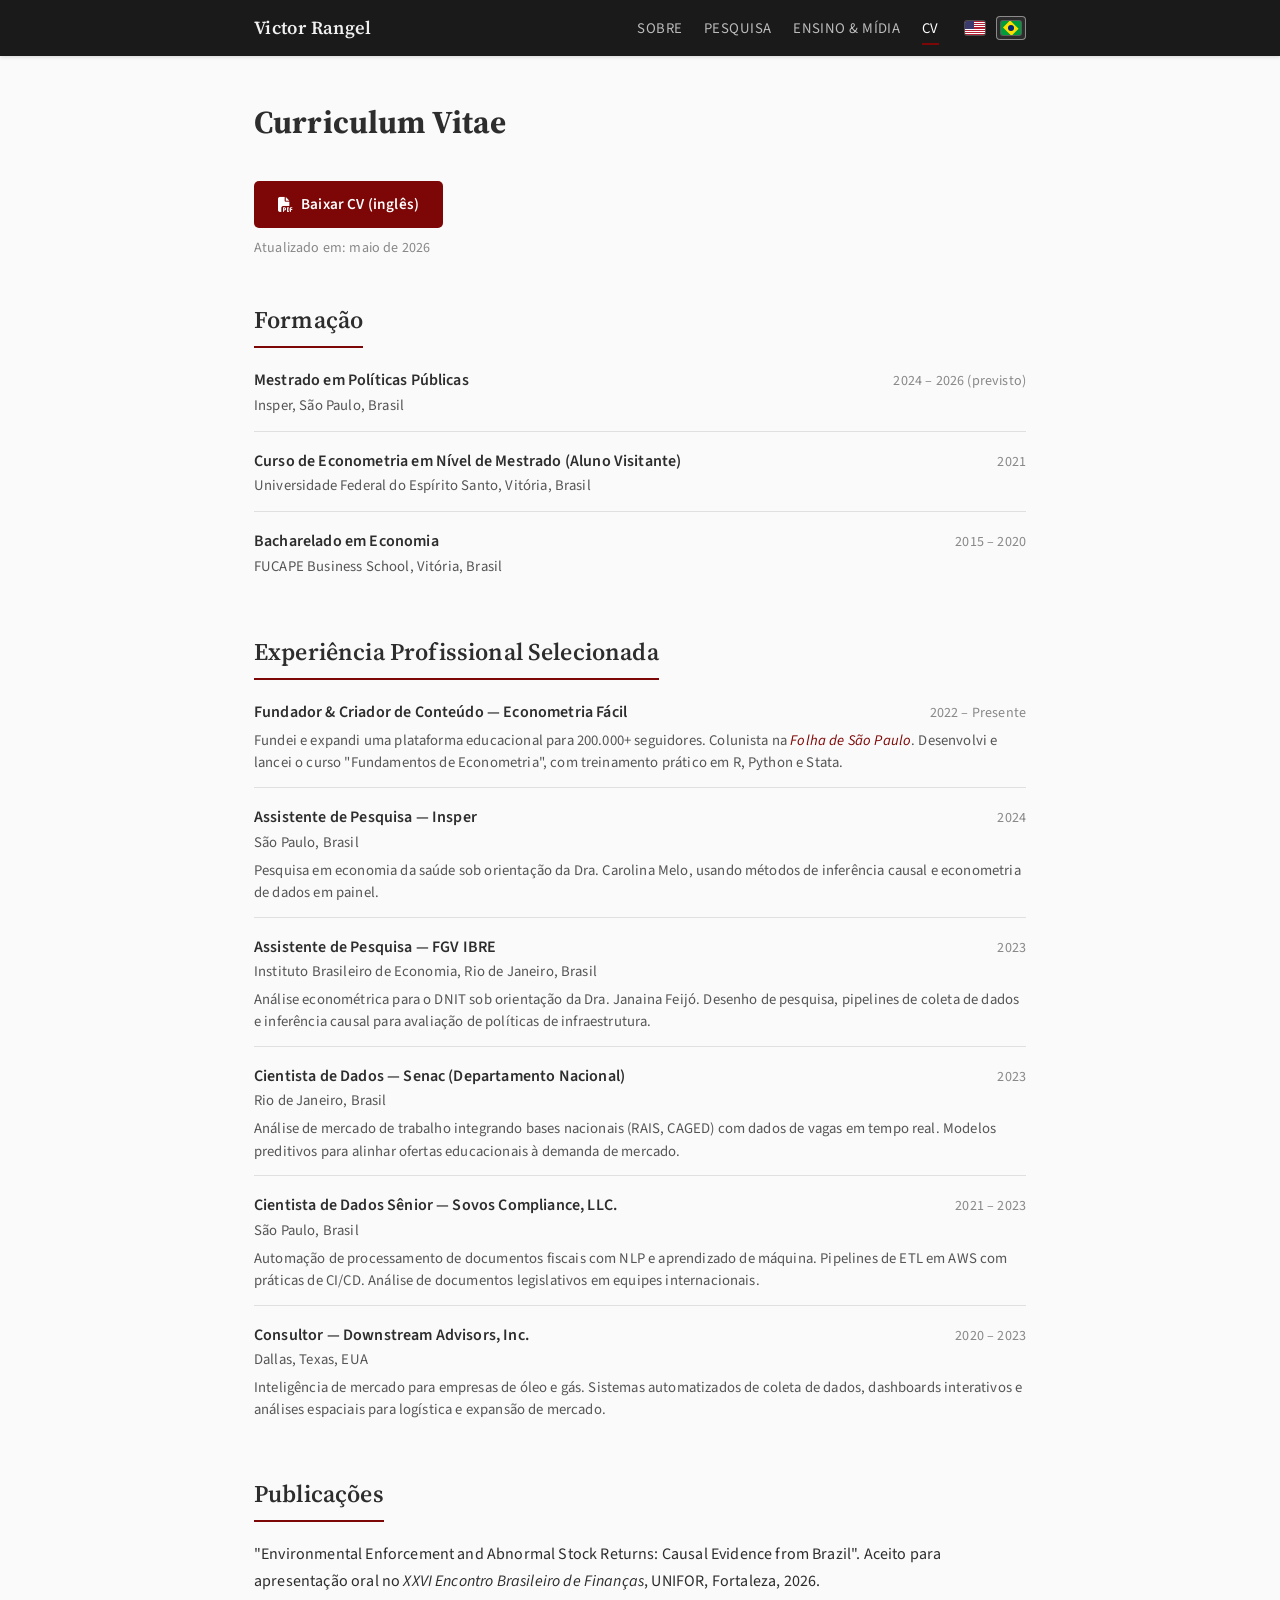
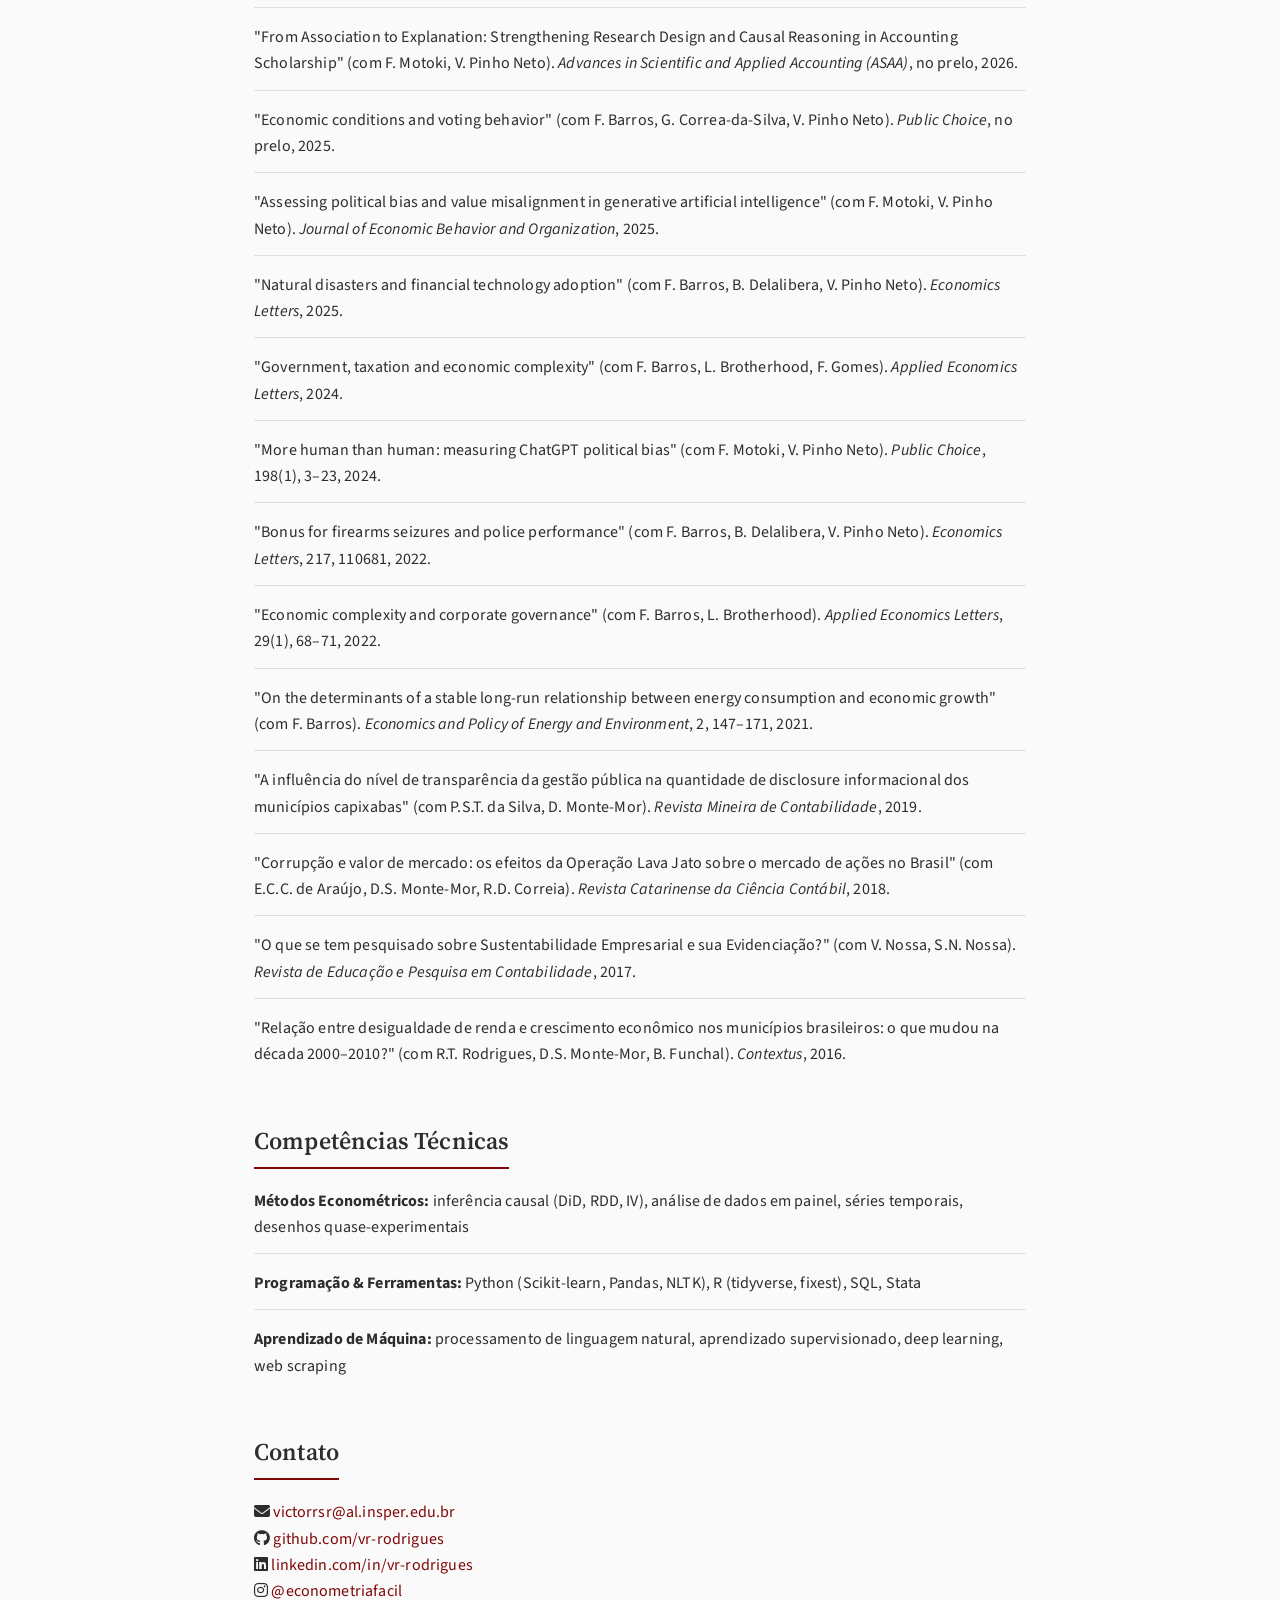
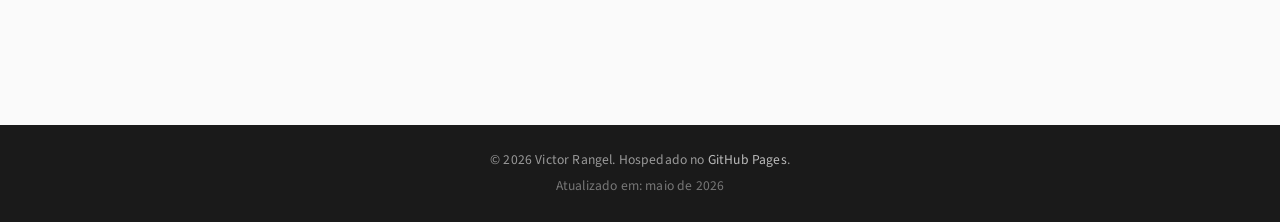
==== cv-pt.html @ bbb19c43 "Add Portuguese site version" ====
<!DOCTYPE html>
<html lang="pt-BR">
<head>
    <meta charset="UTF-8">
    <meta name="viewport" content="width=device-width, initial-scale=1.0">
    <title>CV - Victor Rangel</title>
    <link rel="stylesheet" href="css/style.css">
    <link rel="preconnect" href="https://fonts.googleapis.com">
    <link rel="preconnect" href="https://fonts.gstatic.com" crossorigin>
    <link href="https://fonts.googleapis.com/css2?family=Source+Sans+3:ital,wght@0,300;0,400;0,600;0,700;1,400&family=Source+Serif+4:ital,wght@0,400;0,600;0,700;1,400&display=swap" rel="stylesheet">
    <link rel="stylesheet" href="https://cdnjs.cloudflare.com/ajax/libs/font-awesome/6.5.1/css/all.min.css">
    <meta name="description" content="Curr&iacute;culo de Victor Rangel. Economista, mestrando em Pol&iacute;ticas P&uacute;blicas no Insper.">
    <link rel="icon" type="image/svg+xml" href="img/favicon.svg">
    <link rel="canonical" href="https://vrangel.com.br/cv-pt.html">
    <link rel="alternate" hreflang="en" href="https://vrangel.com.br/cv.html">
    <link rel="alternate" hreflang="pt-BR" href="https://vrangel.com.br/cv-pt.html">
    <meta property="og:title" content="CV - Victor Rangel">
    <meta property="og:description" content="Curr&iacute;culo de Victor Rangel. Economista, mestrando em Pol&iacute;ticas P&uacute;blicas no Insper.">
    <meta property="og:image" content="https://vrangel.com.br/img/profile.jpg">
    <meta property="og:url" content="https://vrangel.com.br/cv-pt.html">
    <meta property="og:type" content="website">
    <meta name="twitter:card" content="summary">
    <meta name="twitter:title" content="CV - Victor Rangel">
    <meta name="twitter:description" content="Curr&iacute;culo de Victor Rangel. Economista, mestrando em Pol&iacute;ticas P&uacute;blicas no Insper.">
    <meta name="twitter:image" content="https://vrangel.com.br/img/profile.jpg">
</head>
<body>

    <nav class="navbar">
        <div class="nav-container">
            <a href="index-pt.html" class="nav-brand">Victor Rangel</a>
            <button class="nav-toggle" aria-label="Abrir navega&ccedil;&atilde;o">
                <span></span><span></span><span></span>
            </button>
            <ul class="nav-links">
                <li><a href="index-pt.html">Sobre</a></li>
                <li><a href="research-pt.html">Pesquisa</a></li>
                <li><a href="index-pt.html#ensino-midia">Ensino &amp; M&iacute;dia</a></li>
                <li><a href="cv-pt.html" class="active">CV</a></li>
                <li class="language-switcher" aria-label="Seletor de idioma">
                    <a href="cv.html" class="lang-link" title="English" aria-label="English version"><span class="flag flag-us" aria-hidden="true"></span><span class="sr-only">English</span></a>
                    <a href="cv-pt.html" class="lang-link active" title="Portugu&ecirc;s" aria-label="Vers&atilde;o em portugu&ecirc;s"><span class="flag flag-br" aria-hidden="true"></span><span class="sr-only">Portugu&ecirc;s</span></a>
                </li>
            </ul>
        </div>
    </nav>

    <main class="container page-content">
        <h1 class="page-title">Curriculum Vitae</h1>

        <div class="cv-download">
            <a href="files/cv_victor_rangel.pdf" class="btn" target="_blank">
                <i class="fas fa-file-pdf"></i> Baixar CV (ingl&ecirc;s)
            </a>
            <p class="last-updated">Atualizado em: maio de 2026</p>
        </div>

        <!-- ==================== EDUCATION ==================== -->
        <section class="section">
            <h2>Forma&ccedil;&atilde;o</h2>
            <div class="cv-entry">
                <div class="cv-entry-header">
                    <span class="cv-entry-title">Mestrado em Pol&iacute;ticas P&uacute;blicas</span>
                    <span class="cv-entry-date">2024 &ndash; 2026 (previsto)</span>
                </div>
                <p class="cv-entry-institution">Insper, S&atilde;o Paulo, Brasil</p>
            </div>
            <div class="cv-entry">
                <div class="cv-entry-header">
                    <span class="cv-entry-title">Curso de Econometria em N&iacute;vel de Mestrado (Aluno Visitante)</span>
                    <span class="cv-entry-date">2021</span>
                </div>
                <p class="cv-entry-institution">Universidade Federal do Esp&iacute;rito Santo, Vit&oacute;ria, Brasil</p>
            </div>
            <div class="cv-entry">
                <div class="cv-entry-header">
                    <span class="cv-entry-title">Bacharelado em Economia</span>
                    <span class="cv-entry-date">2015 &ndash; 2020</span>
                </div>
                <p class="cv-entry-institution">FUCAPE Business School, Vit&oacute;ria, Brasil</p>
            </div>
        </section>

        <!-- ==================== PROFESSIONAL EXPERIENCE ==================== -->
        <section class="section">
            <h2>Experi&ecirc;ncia Profissional Selecionada</h2>

            <div class="cv-entry">
                <div class="cv-entry-header">
                    <span class="cv-entry-title">Fundador &amp; Criador de Conte&uacute;do &mdash; Econometria F&aacute;cil</span>
                    <span class="cv-entry-date">2022 &ndash; Presente</span>
                </div>
                <p class="cv-entry-description">Fundei e expandi uma plataforma educacional para 200.000+ seguidores. Colunista na <a href="https://www1.folha.uol.com.br/colunas/econometria-facil/" target="_blank"><em>Folha de S&atilde;o Paulo</em></a>. Desenvolvi e lancei o curso "Fundamentos de Econometria", com treinamento pr&aacute;tico em R, Python e Stata.</p>
            </div>

            <div class="cv-entry">
                <div class="cv-entry-header">
                    <span class="cv-entry-title">Assistente de Pesquisa &mdash; Insper</span>
                    <span class="cv-entry-date">2024</span>
                </div>
                <p class="cv-entry-institution">S&atilde;o Paulo, Brasil</p>
                <p class="cv-entry-description">Pesquisa em economia da sa&uacute;de sob orienta&ccedil;&atilde;o da Dra. Carolina Melo, usando m&eacute;todos de infer&ecirc;ncia causal e econometria de dados em painel.</p>
            </div>

            <div class="cv-entry">
                <div class="cv-entry-header">
                    <span class="cv-entry-title">Assistente de Pesquisa &mdash; FGV IBRE</span>
                    <span class="cv-entry-date">2023</span>
                </div>
                <p class="cv-entry-institution">Instituto Brasileiro de Economia, Rio de Janeiro, Brasil</p>
                <p class="cv-entry-description">An&aacute;lise econom&eacute;trica para o DNIT sob orienta&ccedil;&atilde;o da Dra. Janaina Feij&oacute;. Desenho de pesquisa, pipelines de coleta de dados e infer&ecirc;ncia causal para avalia&ccedil;&atilde;o de pol&iacute;ticas de infraestrutura.</p>
            </div>

            <div class="cv-entry">
                <div class="cv-entry-header">
                    <span class="cv-entry-title">Cientista de Dados &mdash; Senac (Departamento Nacional)</span>
                    <span class="cv-entry-date">2023</span>
                </div>
                <p class="cv-entry-institution">Rio de Janeiro, Brasil</p>
                <p class="cv-entry-description">An&aacute;lise de mercado de trabalho integrando bases nacionais (RAIS, CAGED) com dados de vagas em tempo real. Modelos preditivos para alinhar ofertas educacionais &agrave; demanda de mercado.</p>
            </div>

            <div class="cv-entry">
                <div class="cv-entry-header">
                    <span class="cv-entry-title">Cientista de Dados S&ecirc;nior &mdash; Sovos Compliance, LLC.</span>
                    <span class="cv-entry-date">2021 &ndash; 2023</span>
                </div>
                <p class="cv-entry-institution">S&atilde;o Paulo, Brasil</p>
                <p class="cv-entry-description">Automa&ccedil;&atilde;o de processamento de documentos fiscais com NLP e aprendizado de m&aacute;quina. Pipelines de ETL em AWS com pr&aacute;ticas de CI/CD. An&aacute;lise de documentos legislativos em equipes internacionais.</p>
            </div>

            <div class="cv-entry">
                <div class="cv-entry-header">
                    <span class="cv-entry-title">Consultor &mdash; Downstream Advisors, Inc.</span>
                    <span class="cv-entry-date">2020 &ndash; 2023</span>
                </div>
                <p class="cv-entry-institution">Dallas, Texas, EUA</p>
                <p class="cv-entry-description">Intelig&ecirc;ncia de mercado para empresas de &oacute;leo e g&aacute;s. Sistemas automatizados de coleta de dados, dashboards interativos e an&aacute;lises espaciais para log&iacute;stica e expans&atilde;o de mercado.</p>
            </div>
        </section>

        <!-- ==================== PUBLICATIONS ==================== -->
        <section class="section">
            <h2>Publica&ccedil;&otilde;es</h2>

            <div class="cv-entry">
                <p>"Environmental Enforcement and Abnormal Stock Returns: Causal Evidence from Brazil". Aceito para apresenta&ccedil;&atilde;o oral no <em>XXVI Encontro Brasileiro de Finan&ccedil;as</em>, UNIFOR, Fortaleza, 2026.</p>
            </div>
            <div class="cv-entry">
                <p>"From Association to Explanation: Strengthening Research Design and Causal Reasoning in Accounting Scholarship" (com F. Motoki, V. Pinho Neto). <em>Advances in Scientific and Applied Accounting (ASAA)</em>, no prelo, 2026.</p>
            </div>
            <div class="cv-entry">
                <p>"Economic conditions and voting behavior" (com F. Barros, G. Correa-da-Silva, V. Pinho Neto). <em>Public Choice</em>, no prelo, 2025.</p>
            </div>
            <div class="cv-entry">
                <p>"Assessing political bias and value misalignment in generative artificial intelligence" (com F. Motoki, V. Pinho Neto). <em>Journal of Economic Behavior and Organization</em>, 2025.</p>
            </div>
            <div class="cv-entry">
                <p>"Natural disasters and financial technology adoption" (com F. Barros, B. Delalibera, V. Pinho Neto). <em>Economics Letters</em>, 2025.</p>
            </div>
            <div class="cv-entry">
                <p>"Government, taxation and economic complexity" (com F. Barros, L. Brotherhood, F. Gomes). <em>Applied Economics Letters</em>, 2024.</p>
            </div>
            <div class="cv-entry">
                <p>"More human than human: measuring ChatGPT political bias" (com F. Motoki, V. Pinho Neto). <em>Public Choice</em>, 198(1), 3&ndash;23, 2024.</p>
            </div>
            <div class="cv-entry">
                <p>"Bonus for firearms seizures and police performance" (com F. Barros, B. Delalibera, V. Pinho Neto). <em>Economics Letters</em>, 217, 110681, 2022.</p>
            </div>
            <div class="cv-entry">
                <p>"Economic complexity and corporate governance" (com F. Barros, L. Brotherhood). <em>Applied Economics Letters</em>, 29(1), 68&ndash;71, 2022.</p>
            </div>
            <div class="cv-entry">
                <p>"On the determinants of a stable long-run relationship between energy consumption and economic growth" (com F. Barros). <em>Economics and Policy of Energy and Environment</em>, 2, 147&ndash;171, 2021.</p>
            </div>
            <div class="cv-entry">
                <p>"A influ&ecirc;ncia do n&iacute;vel de transpar&ecirc;ncia da gest&atilde;o p&uacute;blica na quantidade de disclosure informacional dos munic&iacute;pios capixabas" (com P.S.T. da Silva, D. Monte-Mor). <em>Revista Mineira de Contabilidade</em>, 2019.</p>
            </div>
            <div class="cv-entry">
                <p>"Corrup&ccedil;&atilde;o e valor de mercado: os efeitos da Opera&ccedil;&atilde;o Lava Jato sobre o mercado de a&ccedil;&otilde;es no Brasil" (com E.C.C. de Ara&uacute;jo, D.S. Monte-Mor, R.D. Correia). <em>Revista Catarinense da Ci&ecirc;ncia Cont&aacute;bil</em>, 2018.</p>
            </div>
            <div class="cv-entry">
                <p>"O que se tem pesquisado sobre Sustentabilidade Empresarial e sua Evidencia&ccedil;&atilde;o?" (com V. Nossa, S.N. Nossa). <em>Revista de Educa&ccedil;&atilde;o e Pesquisa em Contabilidade</em>, 2017.</p>
            </div>
            <div class="cv-entry">
                <p>"Rela&ccedil;&atilde;o entre desigualdade de renda e crescimento econ&ocirc;mico nos munic&iacute;pios brasileiros: o que mudou na d&eacute;cada 2000&ndash;2010?" (com R.T. Rodrigues, D.S. Monte-Mor, B. Funchal). <em>Contextus</em>, 2016.</p>
            </div>
        </section>

        <!-- ==================== TECHNICAL SKILLS ==================== -->
        <section class="section">
            <h2>Compet&ecirc;ncias T&eacute;cnicas</h2>
            <div class="cv-entry">
                <p><strong>M&eacute;todos Econom&eacute;tricos:</strong> infer&ecirc;ncia causal (DiD, RDD, IV), an&aacute;lise de dados em painel, s&eacute;ries temporais, desenhos quase-experimentais</p>
            </div>
            <div class="cv-entry">
                <p><strong>Programa&ccedil;&atilde;o &amp; Ferramentas:</strong> Python (Scikit-learn, Pandas, NLTK), R (tidyverse, fixest), SQL, Stata</p>
            </div>
            <div class="cv-entry">
                <p><strong>Aprendizado de M&aacute;quina:</strong> processamento de linguagem natural, aprendizado supervisionado, deep learning, web scraping</p>
            </div>
        </section>

        <!-- ==================== CONTACT ==================== -->
        <section class="section">
            <h2>Contato</h2>
            <p>
                <i class="fas fa-envelope"></i> <a href="mailto:victorrsr@al.insper.edu.br">victorrsr@al.insper.edu.br</a><br>
                <i class="fab fa-github"></i> <a href="https://github.com/vr-rodrigues" target="_blank">github.com/vr-rodrigues</a><br>
                <i class="fab fa-linkedin"></i> <a href="https://linkedin.com/in/vr-rodrigues" target="_blank">linkedin.com/in/vr-rodrigues</a><br>
                <i class="fab fa-instagram"></i> <a href="https://www.instagram.com/econometriafacil/" target="_blank">@econometriafacil</a>
            </p>
        </section>
    </main>

    <footer>
        <div class="container">
            <p>&copy; 2026 Victor Rangel. Hospedado no <a href="https://github.com/vr-rodrigues/vr-rodrigues.github.io" target="_blank">GitHub Pages</a>.</p>
            <p class="footer-updated">Atualizado em: maio de 2026</p>
        </div>
    </footer>

    <script>
        document.querySelector('.nav-toggle').addEventListener('click', function() {
            document.querySelector('.nav-links').classList.toggle('active');
            this.classList.toggle('active');
        });
    </script>

</body>
</html>
---- css/style.css ----
/* =========================================
   Victor Rangel — Academic Personal Website
   ========================================= */

/* --- Reset & Base --- */
*, *::before, *::after {
    margin: 0;
    padding: 0;
    box-sizing: border-box;
}

:root {
    --color-primary: #7d0706;
    --color-primary-light: #a01010;
    --color-text: #2d2d2d;
    --color-text-light: #555;
    --color-text-muted: #888;
    --color-bg: #fafafa;
    --color-white: #fff;
    --color-border: #e0e0e0;
    --color-nav-bg: #1a1a1a;
    --color-nav-text: #f0f0f0;
    --font-sans: 'Source Sans 3', -apple-system, BlinkMacSystemFont, 'Segoe UI', sans-serif;
    --font-serif: 'Source Serif 4', Georgia, 'Times New Roman', serif;
    --max-width: 820px;
    --nav-height: 56px;
}

html {
    scroll-behavior: smooth;
}

body {
    font-family: var(--font-sans);
    font-size: 16px;
    line-height: 1.65;
    color: var(--color-text);
    background: var(--color-bg);
    letter-spacing: 0.01em;
    -webkit-font-smoothing: antialiased;
}

a {
    color: var(--color-primary);
    text-decoration: none;
    transition: color 0.2s;
}

a:hover {
    color: var(--color-primary-light);
    text-decoration: underline;
}

img {
    max-width: 100%;
    height: auto;
}

/* --- Navigation --- */
.navbar {
    position: sticky;
    top: 0;
    z-index: 100;
    background: var(--color-nav-bg);
    height: var(--nav-height);
    box-shadow: 0 1px 4px rgba(0,0,0,0.15);
}

.nav-container {
    max-width: var(--max-width);
    margin: 0 auto;
    padding: 0 1.5rem;
    display: flex;
    align-items: center;
    justify-content: space-between;
    height: 100%;
}

.nav-brand {
    font-family: var(--font-serif);
    font-size: 1.15rem;
    font-weight: 600;
    color: var(--color-nav-text);
    text-decoration: none;
    letter-spacing: 0.02em;
}

.nav-brand:hover {
    color: #fff;
    text-decoration: none;
}

.nav-links {
    list-style: none;
    display: flex;
    gap: 1.35rem;
}

.nav-links a {
    color: #bbb;
    text-decoration: none;
    font-size: 0.92rem;
    font-weight: 400;
    letter-spacing: 0.03em;
    text-transform: uppercase;
    padding: 0.25rem 0;
    border-bottom: 2px solid transparent;
    transition: color 0.2s, border-color 0.2s;
}

.nav-links a:hover,
.nav-links a.active {
    color: #fff;
    border-bottom-color: var(--color-primary);
    text-decoration: none;
}

.language-switcher {
    display: flex;
    align-items: center;
    gap: 0.35rem;
}

.nav-links .lang-link {
    display: inline-flex;
    align-items: center;
    justify-content: center;
    width: 30px;
    height: 24px;
    padding: 0;
    border: 1px solid transparent;
    border-radius: 4px;
}

.nav-links .lang-link:hover,
.nav-links .lang-link.active {
    border-color: rgba(255, 255, 255, 0.45);
    background: rgba(255, 255, 255, 0.08);
}

.flag {
    position: relative;
    display: inline-block;
    width: 20px;
    height: 14px;
    overflow: hidden;
    border-radius: 2px;
    box-shadow: 0 0 0 1px rgba(255, 255, 255, 0.22);
}

.flag-us {
    background: repeating-linear-gradient(
        to bottom,
        #b22234 0,
        #b22234 1.08px,
        #fff 1.08px,
        #fff 2.16px
    );
}

.flag-us::before {
    content: "";
    position: absolute;
    top: 0;
    left: 0;
    width: 8.2px;
    height: 7.6px;
    background: #3c3b6e;
}

.flag-br {
    background: #009b3a;
}

.flag-br::before {
    content: "";
    position: absolute;
    top: 2.2px;
    left: 4.2px;
    width: 11.6px;
    height: 9.6px;
    background: #ffdf00;
    transform: rotate(45deg);
}

.flag-br::after {
    content: "";
    position: absolute;
    top: 4.2px;
    left: 7px;
    width: 6px;
    height: 6px;
    border-radius: 50%;
    background: #002776;
}

.sr-only {
    position: absolute;
    width: 1px;
    height: 1px;
    padding: 0;
    margin: -1px;
    overflow: hidden;
    clip: rect(0, 0, 0, 0);
    white-space: nowrap;
    border: 0;
}

/* Hamburger */
.nav-toggle {
    display: none;
    background: none;
    border: none;
    cursor: pointer;
    padding: 0.5rem;
    flex-direction: column;
    gap: 5px;
}

.nav-toggle span {
    display: block;
    width: 22px;
    height: 2px;
    background: #ccc;
    border-radius: 2px;
    transition: transform 0.3s, opacity 0.3s;
}

.nav-toggle.active span:nth-child(1) {
    transform: rotate(45deg) translate(5px, 5px);
}

.nav-toggle.active span:nth-child(2) {
    opacity: 0;
}

.nav-toggle.active span:nth-child(3) {
    transform: rotate(-45deg) translate(5px, -5px);
}

/* --- Layout --- */
.container {
    max-width: var(--max-width);
    margin: 0 auto;
    padding: 0 1.5rem;
}

.page-content {
    padding-top: 2.5rem;
    padding-bottom: 3rem;
    min-height: calc(100vh - var(--nav-height) - 80px);
}

/* --- Hero / About --- */
.hero {
    display: flex;
    gap: 2.5rem;
    align-items: flex-start;
    padding: 3rem 0 2rem;
}

.hero-image {
    flex-shrink: 0;
    width: 220px;
}

.hero-image img {
    width: 220px;
    height: 220px;
    object-fit: cover;
    border-radius: 8px;
    box-shadow: 0 4px 20px rgba(0,0,0,0.1);
}

.hero-content {
    flex: 1;
}

.hero-content h1 {
    font-family: var(--font-serif);
    font-size: 2rem;
    font-weight: 700;
    margin-bottom: 0.25rem;
    color: var(--color-text);
}

.hero-content .subtitle {
    font-size: 1.05rem;
    color: var(--color-text-muted);
    margin-bottom: 1rem;
    font-weight: 300;
}

.hero-content p {
    margin-bottom: 0.8rem;
    color: var(--color-text-light);
}

/* Social Links */
.social-links {
    display: flex;
    gap: 1rem;
    margin-top: 1.2rem;
}

.social-links a {
    display: inline-flex;
    align-items: center;
    justify-content: center;
    width: 38px;
    height: 38px;
    border-radius: 50%;
    background: var(--color-nav-bg);
    color: var(--color-nav-text);
    font-size: 1rem;
    transition: background 0.2s, transform 0.2s;
}

.social-links a:hover {
    background: var(--color-primary);
    transform: translateY(-2px);
    text-decoration: none;
}

/* --- Sections --- */
.section {
    margin-bottom: 2.5rem;
}

.section[id] {
    scroll-margin-top: calc(var(--nav-height) + 1rem);
}

.section h2 {
    font-family: var(--font-serif);
    font-size: 1.5rem;
    font-weight: 600;
    margin-bottom: 1.2rem;
    padding-bottom: 0.4rem;
    border-bottom: 2px solid var(--color-primary);
    display: inline-block;
}

.year-heading {
    font-size: 0.95rem;
    font-weight: 700;
    color: var(--color-primary);
    letter-spacing: 0.04em;
    margin: 1.4rem 0 0.2rem;
}

.section h2 + .year-heading {
    margin-top: 0;
}

.research-summary {
    list-style: none;
    display: flex;
    align-items: center;
    justify-content: space-between;
    gap: 1rem;
    cursor: pointer;
    padding-bottom: 0.4rem;
    margin-bottom: 1.2rem;
    border-bottom: 2px solid var(--color-primary);
}

.research-summary::-webkit-details-marker {
    display: none;
}

.research-summary h2 {
    margin-bottom: 0;
    padding-bottom: 0;
    border-bottom: none;
}

.research-heading-wrap {
    display: flex;
    align-items: baseline;
    gap: 0.75rem;
    flex-wrap: wrap;
}

.research-count {
    font-size: 0.85rem;
    font-weight: 600;
    color: var(--color-text-muted);
}

.research-summary:focus-visible {
    outline: 2px solid var(--color-primary);
    outline-offset: 4px;
}

.research-group:not([open]) .research-summary {
    margin-bottom: 0;
}

.research-toggle {
    display: inline-flex;
    align-items: center;
    justify-content: center;
    flex-shrink: 0;
    width: 1.6rem;
    height: 1.6rem;
    border: 1px solid var(--color-border);
    border-radius: 4px;
    color: var(--color-primary);
    font-size: 1.1rem;
    font-weight: 700;
    line-height: 1;
}

.research-toggle::before {
    content: "-";
}

.research-group:not([open]) .research-toggle::before {
    content: "+";
}

.research-summary + .year-heading {
    margin-top: 0;
}

.page-title {
    font-family: var(--font-serif);
    font-size: 2rem;
    font-weight: 700;
    margin-bottom: 2rem;
    color: var(--color-text);
}

/* --- Research Interests Grid --- */
.interests-grid {
    display: grid;
    grid-template-columns: repeat(auto-fill, minmax(220px, 1fr));
    gap: 0.8rem;
}

.interest-item {
    display: flex;
    align-items: center;
    gap: 0.7rem;
    padding: 0.7rem 1rem;
    background: var(--color-white);
    border-radius: 6px;
    border: 1px solid var(--color-border);
    font-size: 0.95rem;
    color: var(--color-text);
}

.interest-item i {
    color: var(--color-primary);
    font-size: 1.1rem;
    width: 20px;
    text-align: center;
}

/* --- Featured Research / Media --- */
.featured-list {
    display: grid;
    grid-template-columns: repeat(auto-fit, minmax(260px, 1fr));
    gap: 0.9rem;
}

.featured-item {
    background: var(--color-white);
    border: 1px solid var(--color-border);
    border-radius: 6px;
    padding: 1rem;
}

.featured-title {
    font-family: var(--font-serif);
    font-size: 1rem;
    font-weight: 600;
    line-height: 1.35;
    color: var(--color-text);
    margin-bottom: 0.25rem;
}

.featured-meta {
    font-size: 0.9rem;
    color: var(--color-text-light);
    margin-bottom: 0.35rem;
}

.featured-description {
    font-size: 0.92rem;
    color: var(--color-text-light);
    line-height: 1.5;
    margin-bottom: 0.45rem;
}

.featured-item:has(.paper-links) {
    display: grid;
    grid-template-columns: auto minmax(0, 1fr);
    column-gap: 0.65rem;
    align-items: baseline;
}

.featured-item:has(.paper-links) .paper-links {
    grid-column: 1;
    grid-row: 1;
    margin-top: 0;
}

.featured-item:has(.paper-links) .featured-title {
    grid-column: 2;
    grid-row: 1;
}

.featured-item:has(.paper-links) .featured-meta,
.featured-item:has(.paper-links) .featured-description,
.featured-item:has(.paper-links) .paper-tags {
    grid-column: 1 / -1;
}

.media-grid {
    display: grid;
    grid-template-columns: repeat(3, 1fr);
    gap: 0.9rem;
}

.media-card {
    background: var(--color-white);
    border: 1px solid var(--color-border);
    border-radius: 6px;
    padding: 1rem;
}

.media-card i {
    color: var(--color-primary);
    font-size: 1.25rem;
    margin-bottom: 0.6rem;
}

.media-card h3 {
    font-family: var(--font-serif);
    font-size: 1.05rem;
    line-height: 1.3;
    margin-bottom: 0.35rem;
}

.media-card p {
    font-size: 0.92rem;
    color: var(--color-text-light);
    line-height: 1.5;
    margin-bottom: 0.45rem;
}

/* --- Updates List --- */
.updates-list {
    list-style: none;
}

.updates-list li {
    display: flex;
    gap: 1rem;
    padding: 0.6rem 0;
    border-bottom: 1px solid var(--color-border);
    align-items: baseline;
}

.updates-list li:last-child {
    border-bottom: none;
}

.update-date {
    flex-shrink: 0;
    font-weight: 600;
    color: var(--color-primary);
    font-size: 0.9rem;
    min-width: 45px;
}

.update-text {
    color: var(--color-text-light);
    font-size: 0.95rem;
}

/* --- Papers --- */
.paper {
    padding: 1rem 0;
    border-bottom: 1px solid var(--color-border);
}

.paper:last-child {
    border-bottom: none;
}

.paper:has(.paper-links) {
    display: grid;
    grid-template-columns: auto minmax(0, 1fr);
    column-gap: 0.65rem;
    align-items: baseline;
}

.paper:has(.paper-links) .paper-links {
    grid-column: 1;
    grid-row: 1;
    margin-top: 0;
}

.paper-title {
    font-family: var(--font-serif);
    font-size: 1.05rem;
    font-weight: 600;
    color: var(--color-text);
    margin-bottom: 0.2rem;
    line-height: 1.4;
}

.paper:has(.paper-links) .paper-title {
    grid-column: 2;
    grid-row: 1;
}

.paper:has(.paper-links) .paper-authors,
.paper:has(.paper-links) .paper-venue,
.paper:has(.paper-links) .paper-description,
.paper:has(.paper-links) .paper-tags,
.paper:has(.paper-links) .paper-note {
    grid-column: 1 / -1;
}

.paper-authors {
    font-size: 0.92rem;
    color: var(--color-text-light);
    margin-bottom: 0.2rem;
}

.paper-venue {
    font-size: 0.92rem;
    color: var(--color-text-light);
    margin-bottom: 0.2rem;
}

.paper-description {
    font-size: 0.92rem;
    color: var(--color-text-light);
    line-height: 1.5;
    margin: 0.35rem 0 0.25rem;
}

.paper-tags {
    display: flex;
    flex-wrap: wrap;
    gap: 0.35rem;
    margin: 0.45rem 0 0.2rem;
}

.paper-tags span {
    display: inline-block;
    font-size: 0.74rem;
    font-weight: 600;
    color: var(--color-text-light);
    background: #f4f4f4;
    border: 1px solid var(--color-border);
    border-radius: 3px;
    padding: 0.1rem 0.4rem;
    line-height: 1.35;
}

.venue-status {
    display: inline-block;
    font-size: 0.78rem;
    font-weight: 600;
    text-transform: uppercase;
    letter-spacing: 0.05em;
    padding: 0.15rem 0.5rem;
    border-radius: 3px;
    margin-right: 0.3rem;
}

.venue-status.forthcoming {
    background: #e8f5e9;
    color: #2e7d32;
}

.venue-status.accepted {
    background: #eef5ff;
    color: #0d47a1;
}

.venue-status.rr {
    background: #fff3e0;
    color: #e65100;
}

.venue-status.submitted {
    background: #e3f2fd;
    color: #1565c0;
}

.paper-links {
    font-size: 0.88rem;
    margin-top: 0.3rem;
    display: flex;
    flex-wrap: wrap;
    gap: 0.3rem;
}

.paper-links a {
    display: inline-block;
    padding: 0.15rem 0.5rem;
    background: #f5f5f5;
    border-radius: 3px;
    font-size: 0.82rem;
    font-weight: 600;
    text-transform: lowercase;
    letter-spacing: 0.02em;
    transition: background 0.2s;
}

.paper-links a:hover {
    background: var(--color-primary);
    color: #fff;
    text-decoration: none;
}

.paper-note {
    font-size: 0.85rem;
    color: var(--color-text-muted);
    font-style: italic;
    margin-top: 0.3rem;
    padding-left: 0.8rem;
    border-left: 2px solid var(--color-border);
}

.section-divider {
    border: none;
    border-top: 1px solid var(--color-border);
    margin: 2rem 0;
}

/* --- CV --- */
.cv-download {
    margin-bottom: 2.5rem;
}

.last-updated {
    font-size: 0.88rem;
    color: var(--color-text-muted);
    margin-top: 0.55rem;
}

.btn {
    display: inline-flex;
    align-items: center;
    gap: 0.5rem;
    padding: 0.7rem 1.5rem;
    background: var(--color-primary);
    color: #fff;
    border-radius: 5px;
    font-weight: 600;
    font-size: 0.95rem;
    transition: background 0.2s, transform 0.1s;
    text-decoration: none;
}

.btn:hover {
    background: var(--color-primary-light);
    transform: translateY(-1px);
    color: #fff;
    text-decoration: none;
}

.cv-entry {
    margin-bottom: 1rem;
    padding-bottom: 0.8rem;
    border-bottom: 1px solid var(--color-border);
}

.cv-entry:last-child {
    border-bottom: none;
}

.cv-entry-header {
    display: flex;
    justify-content: space-between;
    align-items: baseline;
    flex-wrap: wrap;
    gap: 0.5rem;
}

.cv-entry-title {
    font-weight: 600;
    font-size: 1rem;
}

.cv-entry-date {
    font-size: 0.88rem;
    color: var(--color-text-muted);
    white-space: nowrap;
}

.cv-entry-institution {
    font-size: 0.92rem;
    color: var(--color-text-light);
}

.cv-entry-description {
    font-size: 0.92rem;
    color: var(--color-text-light);
    margin-top: 0.3rem;
    line-height: 1.5;
}

/* --- Footer --- */
footer {
    background: var(--color-nav-bg);
    color: #999;
    padding: 1.5rem 0;
    text-align: center;
    font-size: 0.85rem;
    margin-top: 2rem;
}

footer a {
    color: #bbb;
}

footer a:hover {
    color: #fff;
}

.footer-updated {
    margin-top: 0.25rem;
    color: #777;
}

/* --- Responsive --- */
@media (max-width: 768px) {
    .hero {
        flex-direction: column;
        align-items: center;
        text-align: center;
        gap: 1.5rem;
        padding: 2rem 0 1.5rem;
    }

    .hero-image {
        width: 180px;
    }

    .hero-image img {
        width: 180px;
        height: 180px;
    }

    .hero-content h1 {
        font-size: 1.7rem;
    }

    .social-links {
        justify-content: center;
    }

    .interests-grid {
        grid-template-columns: 1fr;
    }

    .media-grid {
        grid-template-columns: 1fr;
    }

    .nav-toggle {
        display: flex;
    }

    .nav-links {
        display: none;
        position: absolute;
        top: var(--nav-height);
        left: 0;
        right: 0;
        background: var(--color-nav-bg);
        flex-direction: column;
        padding: 1rem 1.5rem;
        gap: 0;
        box-shadow: 0 4px 8px rgba(0,0,0,0.15);
    }

    .nav-links.active {
        display: flex;
    }

    .nav-links li {
        padding: 0.5rem 0;
    }

    .nav-links .language-switcher {
        padding-top: 0.7rem;
    }

    .nav-links a {
        font-size: 1rem;
    }

    .cv-entry-header {
        flex-direction: column;
        gap: 0.1rem;
    }

    .updates-list li {
        flex-direction: column;
        gap: 0.2rem;
    }
}

@media (max-width: 480px) {
    .container {
        padding: 0 1rem;
    }

    .paper:has(.paper-links),
    .featured-item:has(.paper-links) {
        grid-template-columns: 1fr;
    }

    .paper:has(.paper-links) .paper-links,
    .featured-item:has(.paper-links) .paper-links {
        grid-column: 1;
        grid-row: 1;
        margin-bottom: 0.25rem;
    }

    .paper:has(.paper-links) .paper-title,
    .featured-item:has(.paper-links) .featured-title {
        grid-column: 1;
        grid-row: 2;
    }

    .hero-image {
        width: 150px;
    }

    .hero-image img {
        width: 150px;
        height: 150px;
    }

    .page-title {
        font-size: 1.6rem;
    }

    .section h2 {
        font-size: 1.3rem;
    }
}
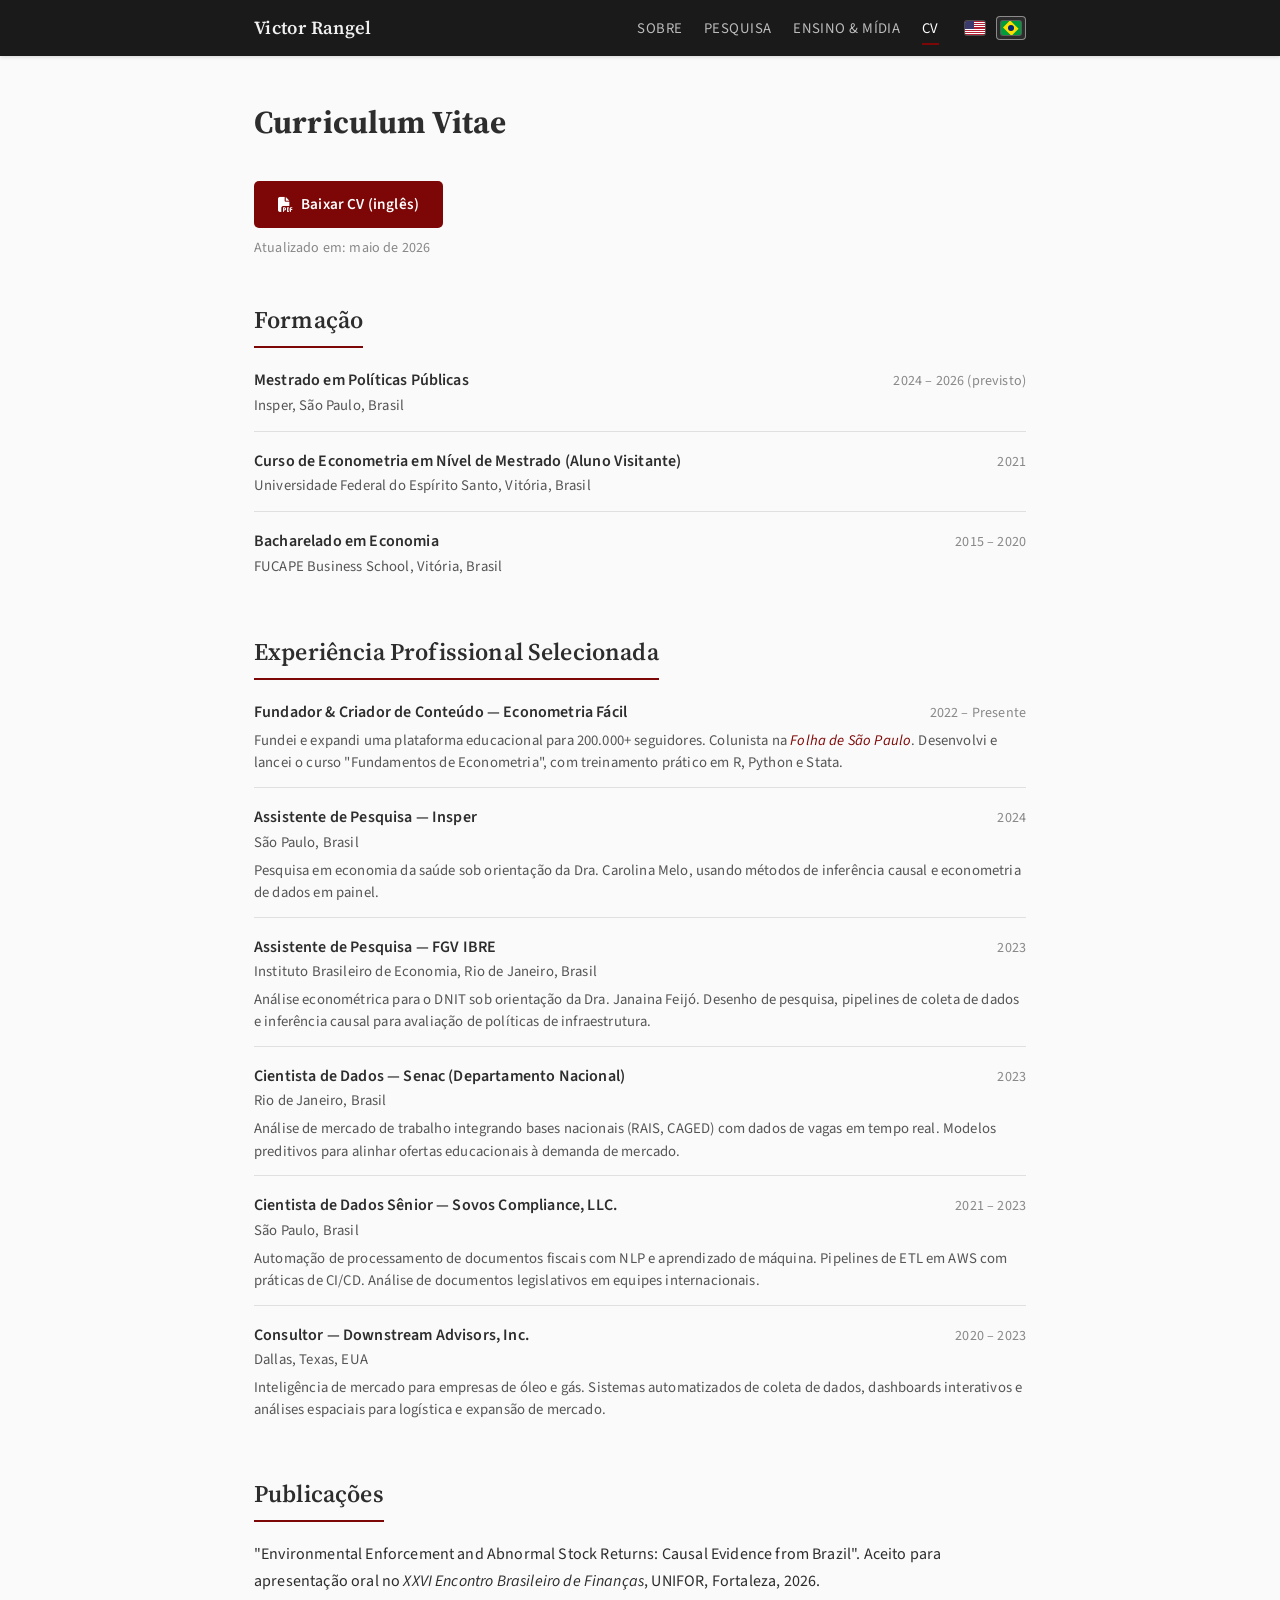
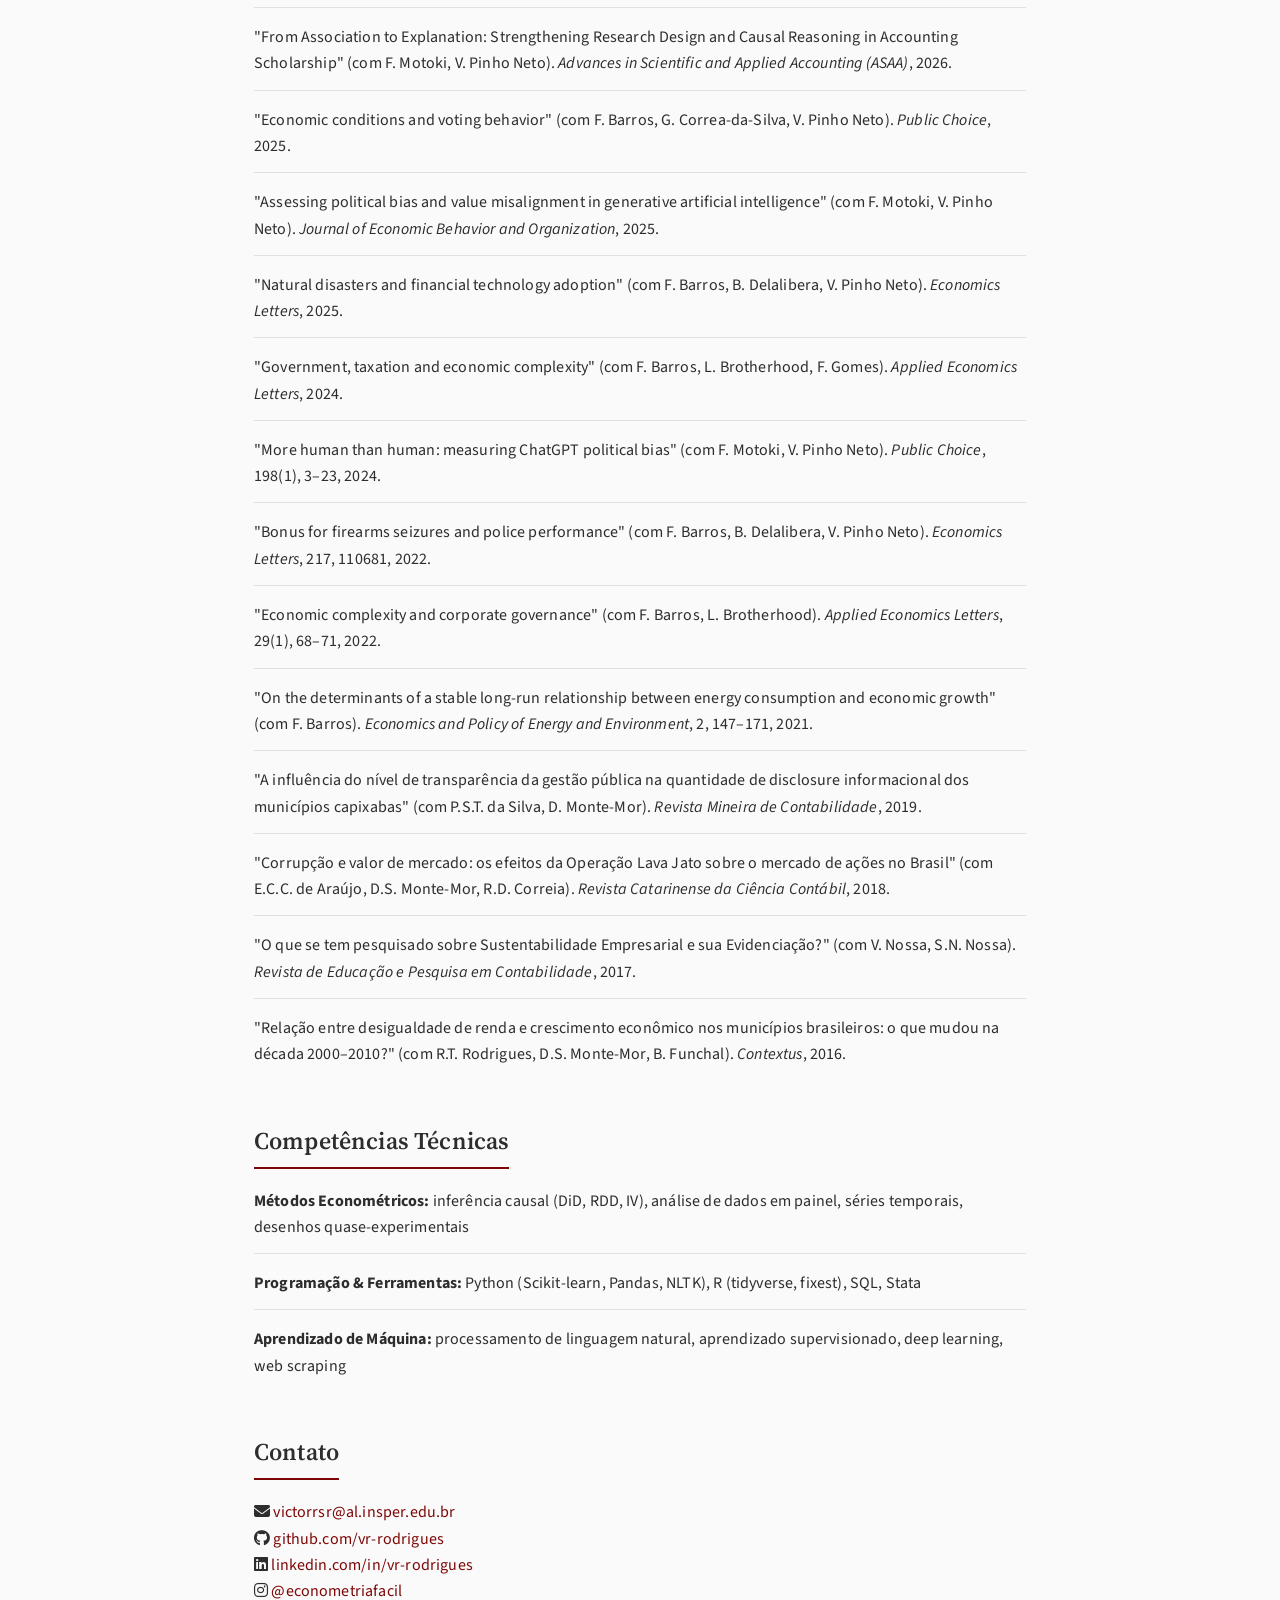
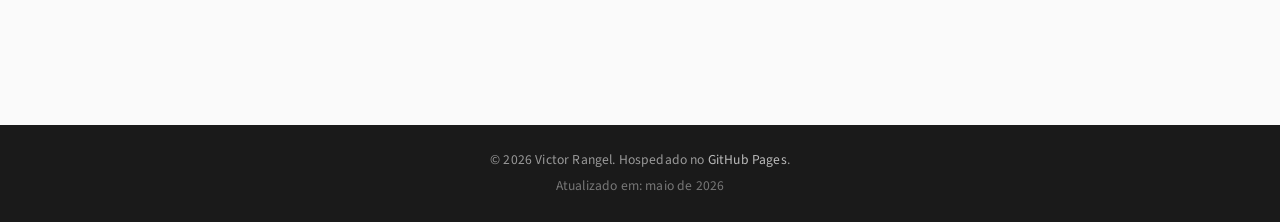
==== commit ddb9e0b0: "Mark publications as published" ====
--- a/cv-pt.html
+++ b/cv-pt.html
@@ -147,10 +147,10 @@
                 <p>"Environmental Enforcement and Abnormal Stock Returns: Causal Evidence from Brazil". Aceito para apresenta&ccedil;&atilde;o oral no <em>XXVI Encontro Brasileiro de Finan&ccedil;as</em>, UNIFOR, Fortaleza, 2026.</p>
             </div>
             <div class="cv-entry">
-                <p>"From Association to Explanation: Strengthening Research Design and Causal Reasoning in Accounting Scholarship" (com F. Motoki, V. Pinho Neto). <em>Advances in Scientific and Applied Accounting (ASAA)</em>, no prelo, 2026.</p>
-            </div>
-            <div class="cv-entry">
-                <p>"Economic conditions and voting behavior" (com F. Barros, G. Correa-da-Silva, V. Pinho Neto). <em>Public Choice</em>, no prelo, 2025.</p>
+                <p>"From Association to Explanation: Strengthening Research Design and Causal Reasoning in Accounting Scholarship" (com F. Motoki, V. Pinho Neto). <em>Advances in Scientific and Applied Accounting (ASAA)</em>, 2026.</p>
+            </div>
+            <div class="cv-entry">
+                <p>"Economic conditions and voting behavior" (com F. Barros, G. Correa-da-Silva, V. Pinho Neto). <em>Public Choice</em>, 2025.</p>
             </div>
             <div class="cv-entry">
                 <p>"Assessing political bias and value misalignment in generative artificial intelligence" (com F. Motoki, V. Pinho Neto). <em>Journal of Economic Behavior and Organization</em>, 2025.</p>
@@ -220,12 +220,8 @@
         </div>
     </footer>
 
-    <script>
-        document.querySelector('.nav-toggle').addEventListener('click', function() {
-            document.querySelector('.nav-links').classList.toggle('active');
-            this.classList.toggle('active');
-        });
-    </script>
+    <script src="js/site.js"></script>
+    <script data-goatcounter="https://vrangel.goatcounter.com/count" async src="https://gc.zgo.at/count.js"></script>
 
 </body>
 </html>
--- a/css/style.css
+++ b/css/style.css
@@ -520,7 +520,7 @@
 
 .media-grid {
     display: grid;
-    grid-template-columns: repeat(3, 1fr);
+    grid-template-columns: repeat(2, 1fr);
     gap: 0.9rem;
 }
 
@@ -638,6 +638,12 @@
     margin-bottom: 0.2rem;
 }
 
+.paper-venue em,
+.featured-meta em {
+    color: var(--color-text);
+    font-weight: 650;
+}
+
 .paper-description {
     font-size: 0.92rem;
     color: var(--color-text-light);
@@ -678,6 +684,11 @@
 .venue-status.forthcoming {
     background: #e8f5e9;
     color: #2e7d32;
+}
+
+.venue-status.published {
+    background: #fff1f0;
+    color: var(--color-primary);
 }
 
 .venue-status.accepted {
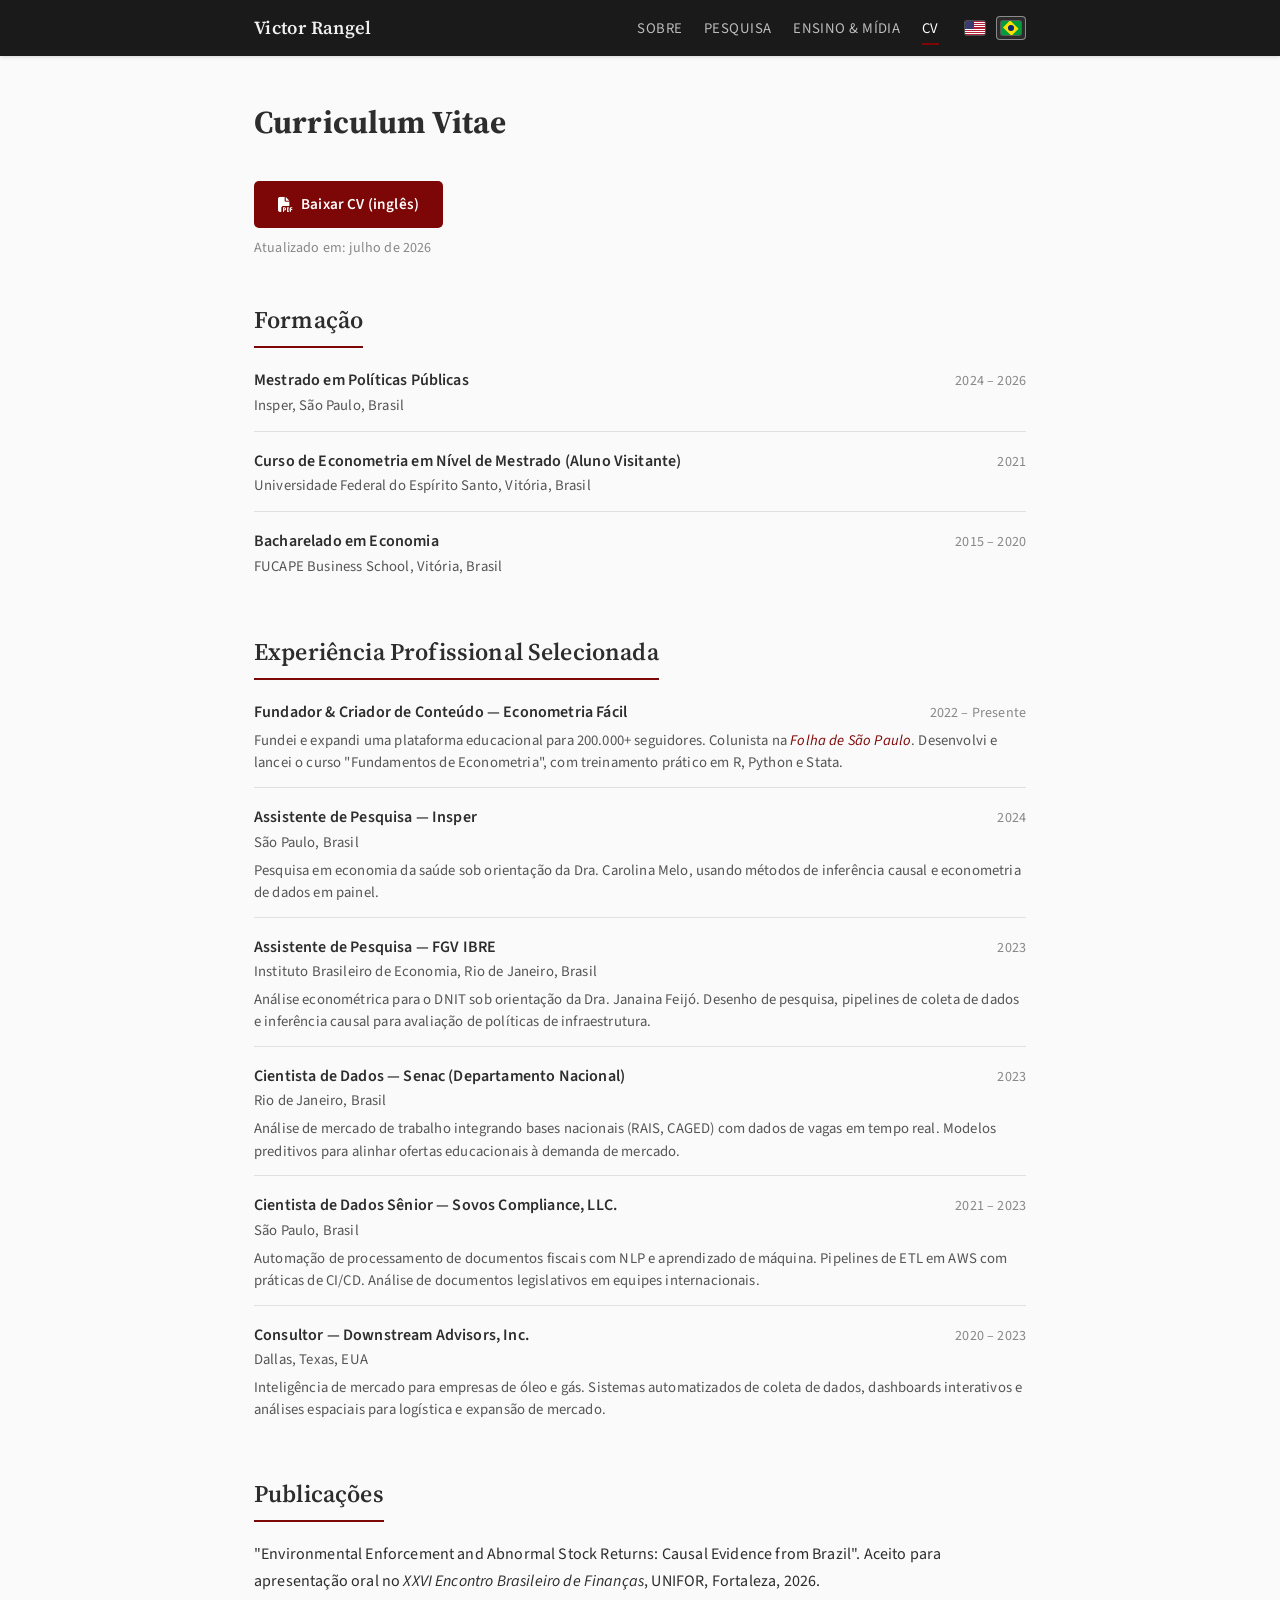
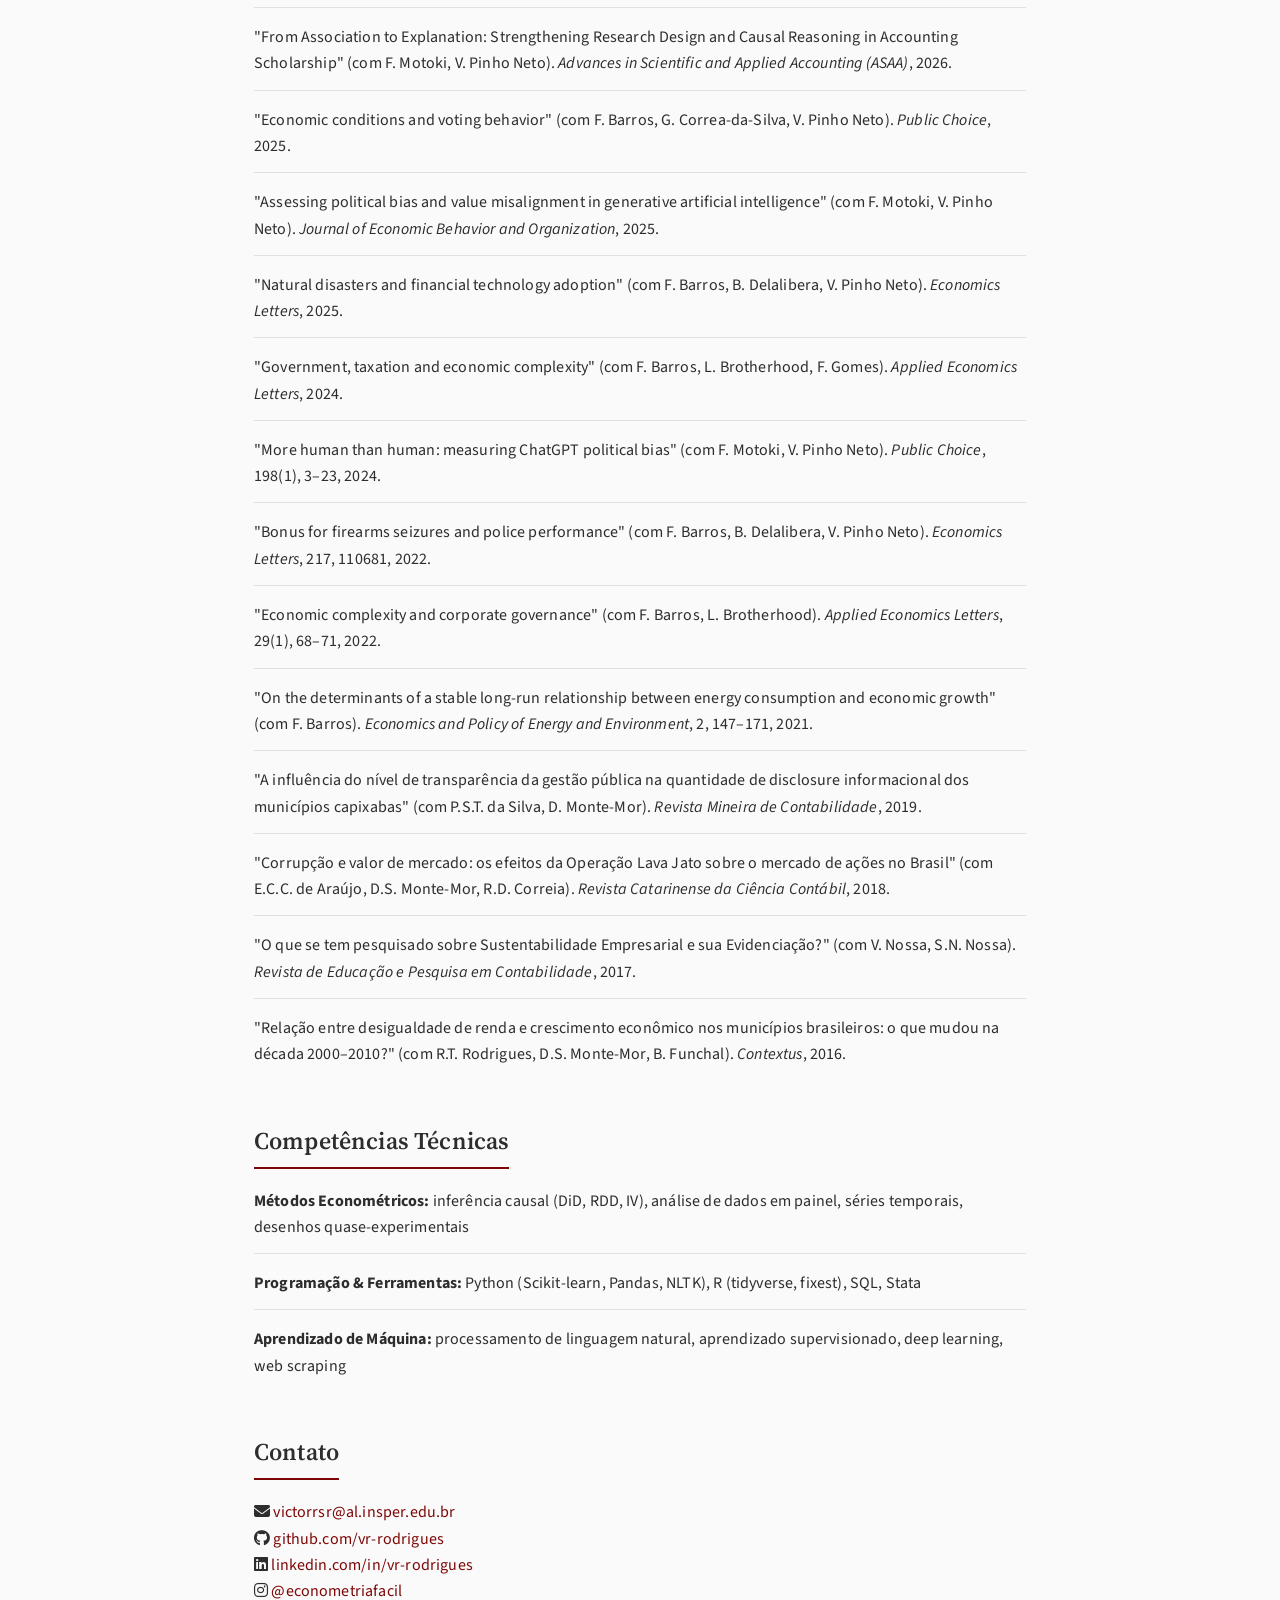
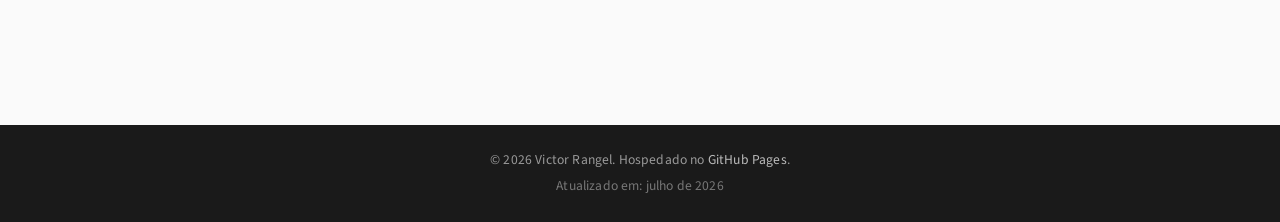
==== commit f1fd660c: "Update CV after completing master's" ====
--- a/cv-pt.html
+++ b/cv-pt.html
@@ -9,19 +9,19 @@
     <link rel="preconnect" href="https://fonts.gstatic.com" crossorigin>
     <link href="https://fonts.googleapis.com/css2?family=Source+Sans+3:ital,wght@0,300;0,400;0,600;0,700;1,400&family=Source+Serif+4:ital,wght@0,400;0,600;0,700;1,400&display=swap" rel="stylesheet">
     <link rel="stylesheet" href="https://cdnjs.cloudflare.com/ajax/libs/font-awesome/6.5.1/css/all.min.css">
-    <meta name="description" content="Curr&iacute;culo de Victor Rangel. Economista, mestrando em Pol&iacute;ticas P&uacute;blicas no Insper.">
+    <meta name="description" content="Curr&iacute;culo de Victor Rangel. Economista, mestre em Pol&iacute;ticas P&uacute;blicas pelo Insper.">
     <link rel="icon" type="image/svg+xml" href="img/favicon.svg">
     <link rel="canonical" href="https://vrangel.com.br/cv-pt.html">
     <link rel="alternate" hreflang="en" href="https://vrangel.com.br/cv.html">
     <link rel="alternate" hreflang="pt-BR" href="https://vrangel.com.br/cv-pt.html">
     <meta property="og:title" content="CV - Victor Rangel">
-    <meta property="og:description" content="Curr&iacute;culo de Victor Rangel. Economista, mestrando em Pol&iacute;ticas P&uacute;blicas no Insper.">
+    <meta property="og:description" content="Curr&iacute;culo de Victor Rangel. Economista, mestre em Pol&iacute;ticas P&uacute;blicas pelo Insper.">
     <meta property="og:image" content="https://vrangel.com.br/img/profile.jpg">
     <meta property="og:url" content="https://vrangel.com.br/cv-pt.html">
     <meta property="og:type" content="website">
     <meta name="twitter:card" content="summary">
     <meta name="twitter:title" content="CV - Victor Rangel">
-    <meta name="twitter:description" content="Curr&iacute;culo de Victor Rangel. Economista, mestrando em Pol&iacute;ticas P&uacute;blicas no Insper.">
+    <meta name="twitter:description" content="Curr&iacute;culo de Victor Rangel. Economista, mestre em Pol&iacute;ticas P&uacute;blicas pelo Insper.">
     <meta name="twitter:image" content="https://vrangel.com.br/img/profile.jpg">
 </head>
 <body>
@@ -52,7 +52,7 @@
             <a href="files/cv_victor_rangel.pdf" class="btn" target="_blank">
                 <i class="fas fa-file-pdf"></i> Baixar CV (ingl&ecirc;s)
             </a>
-            <p class="last-updated">Atualizado em: maio de 2026</p>
+            <p class="last-updated">Atualizado em: julho de 2026</p>
         </div>
 
         <!-- ==================== EDUCATION ==================== -->
@@ -61,7 +61,7 @@
             <div class="cv-entry">
                 <div class="cv-entry-header">
                     <span class="cv-entry-title">Mestrado em Pol&iacute;ticas P&uacute;blicas</span>
-                    <span class="cv-entry-date">2024 &ndash; 2026 (previsto)</span>
+                    <span class="cv-entry-date">2024 &ndash; 2026</span>
                 </div>
                 <p class="cv-entry-institution">Insper, S&atilde;o Paulo, Brasil</p>
             </div>
@@ -216,7 +216,7 @@
     <footer>
         <div class="container">
             <p>&copy; 2026 Victor Rangel. Hospedado no <a href="https://github.com/vr-rodrigues/vr-rodrigues.github.io" target="_blank">GitHub Pages</a>.</p>
-            <p class="footer-updated">Atualizado em: maio de 2026</p>
+            <p class="footer-updated">Atualizado em: julho de 2026</p>
         </div>
     </footer>
 
--- a/css/style.css
+++ b/css/style.css
@@ -638,6 +638,7 @@
     margin-bottom: 0.2rem;
 }
 
+.paper-authors em,
 .paper-venue em,
 .featured-meta em {
     color: var(--color-text);
@@ -684,11 +685,6 @@
 .venue-status.forthcoming {
     background: #e8f5e9;
     color: #2e7d32;
-}
-
-.venue-status.published {
-    background: #fff1f0;
-    color: var(--color-primary);
 }
 
 .venue-status.accepted {
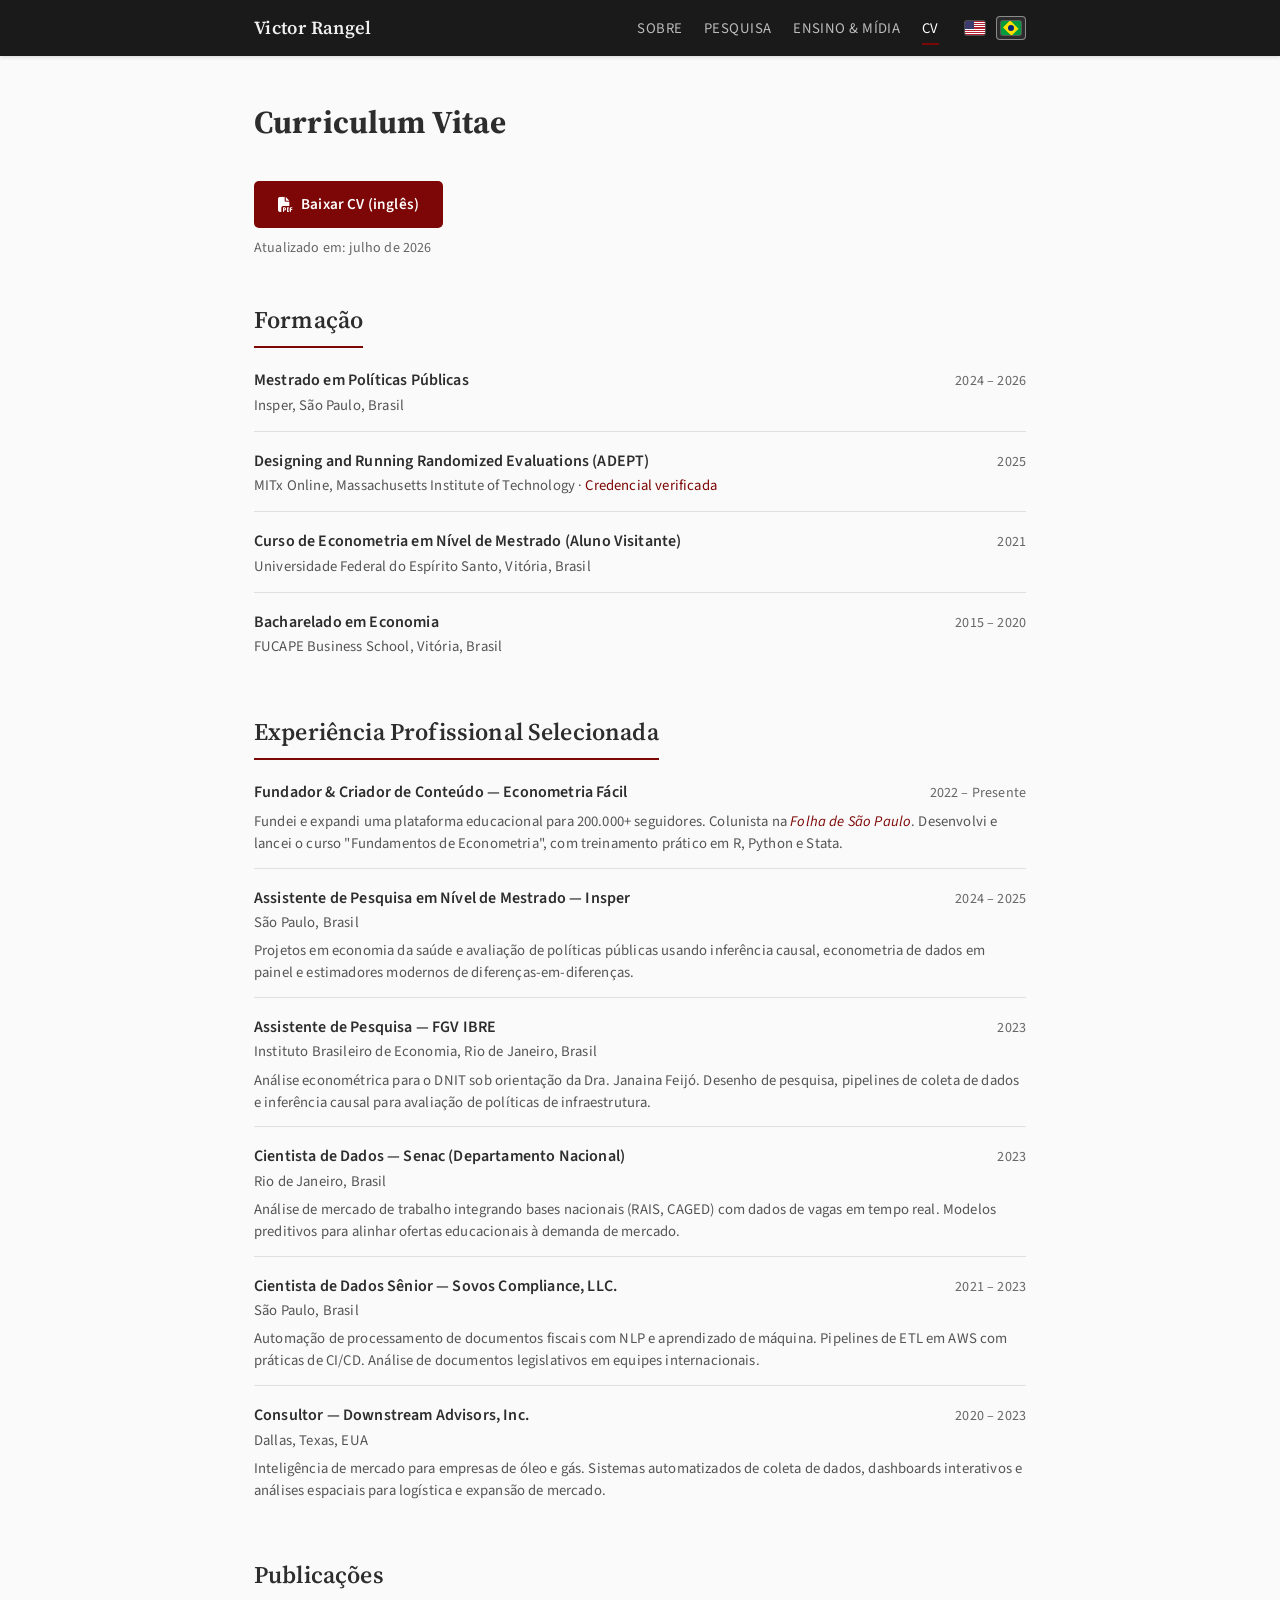
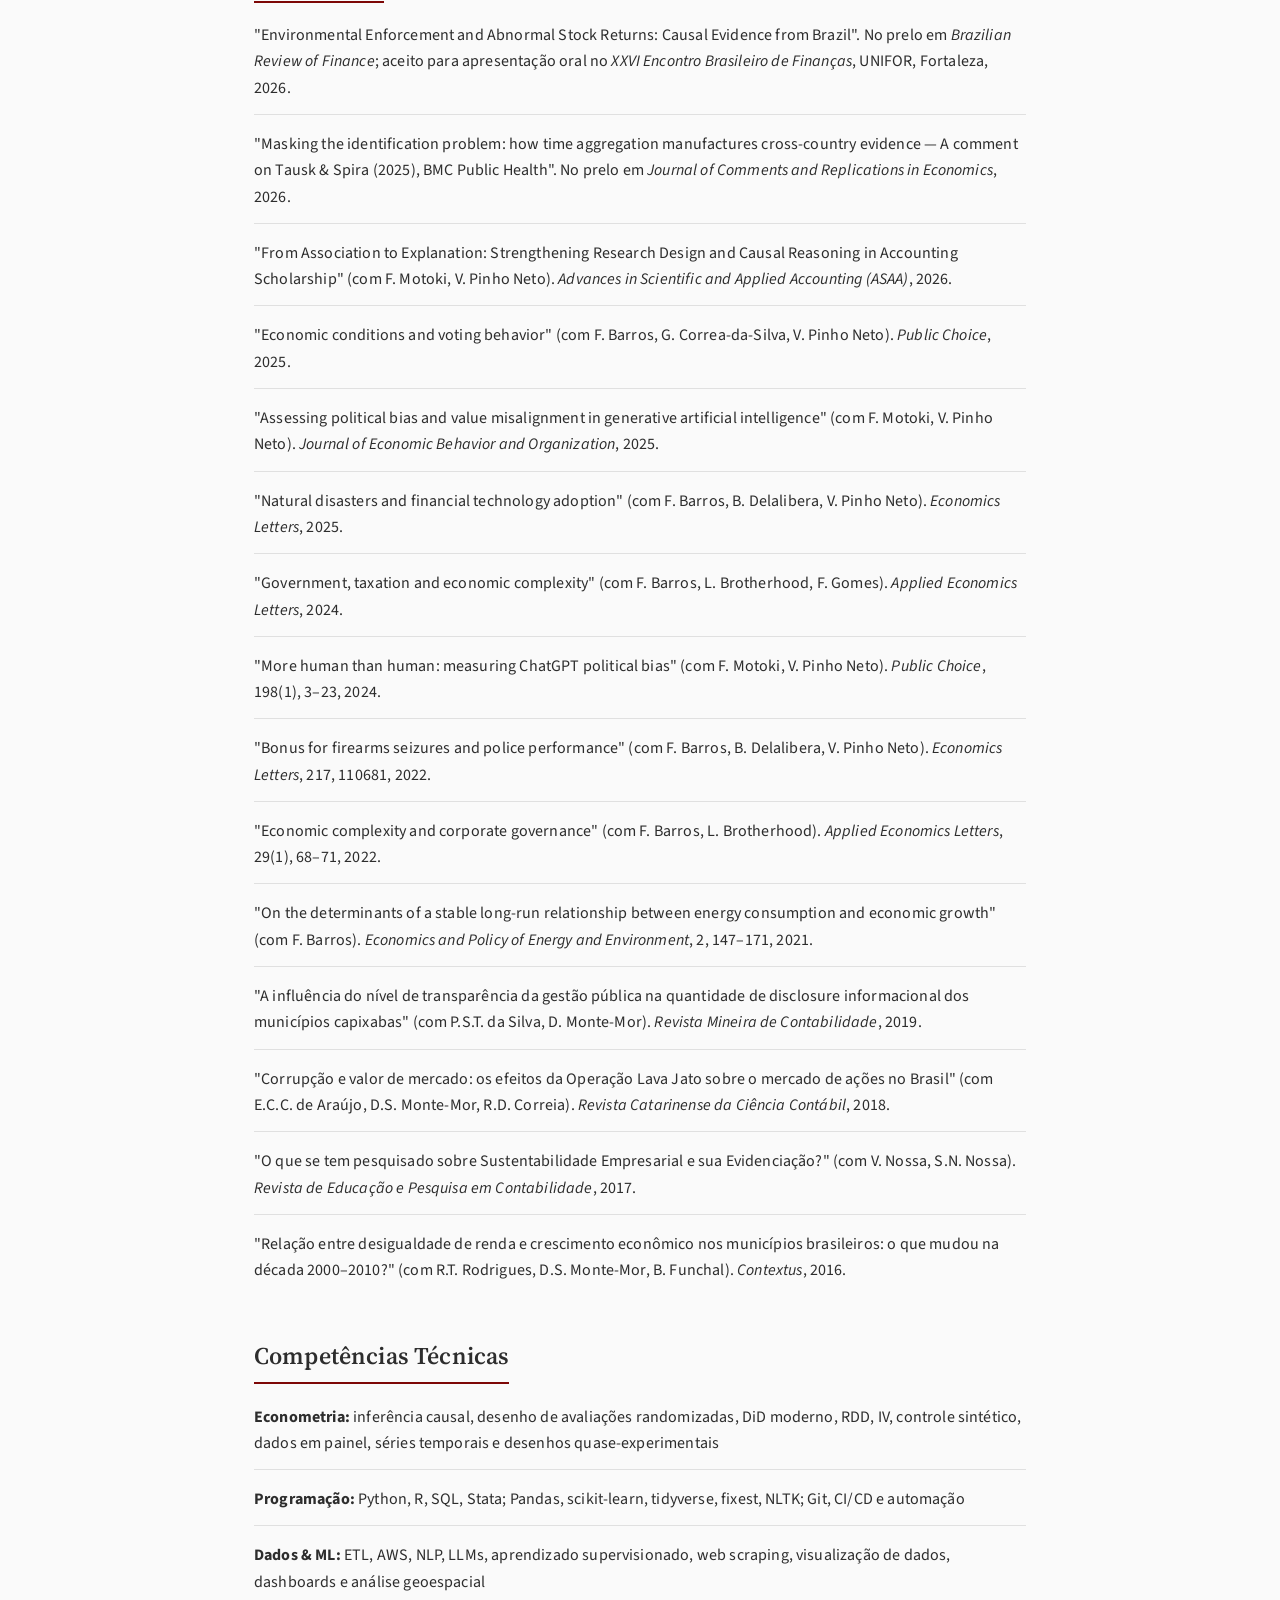
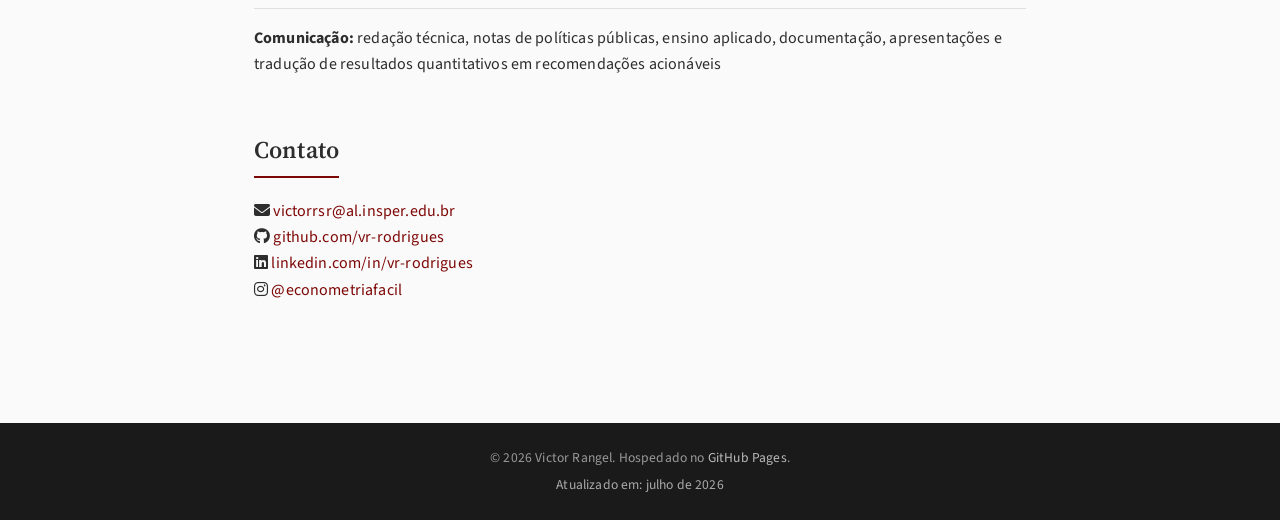
==== commit 553bbf48: "Polish site content, accessibility, and SEO" ====
--- a/cv-pt.html
+++ b/cv-pt.html
@@ -14,25 +14,34 @@
     <link rel="canonical" href="https://vrangel.com.br/cv-pt.html">
     <link rel="alternate" hreflang="en" href="https://vrangel.com.br/cv.html">
     <link rel="alternate" hreflang="pt-BR" href="https://vrangel.com.br/cv-pt.html">
+    <link rel="alternate" hreflang="x-default" href="https://vrangel.com.br/cv.html">
+    <meta name="theme-color" content="#1a1a1a">
     <meta property="og:title" content="CV - Victor Rangel">
     <meta property="og:description" content="Curr&iacute;culo de Victor Rangel. Economista, mestre em Pol&iacute;ticas P&uacute;blicas pelo Insper.">
-    <meta property="og:image" content="https://vrangel.com.br/img/profile.jpg">
+    <meta property="og:image" content="https://vrangel.com.br/img/og-card-pt.jpg">
+    <meta property="og:image:alt" content="Victor Rangel, Economista">
+    <meta property="og:image:width" content="1200">
+    <meta property="og:image:height" content="630">
     <meta property="og:url" content="https://vrangel.com.br/cv-pt.html">
     <meta property="og:type" content="website">
-    <meta name="twitter:card" content="summary">
+    <meta property="og:locale" content="pt_BR">
+    <meta property="og:locale:alternate" content="en_US">
+    <meta name="twitter:card" content="summary_large_image">
     <meta name="twitter:title" content="CV - Victor Rangel">
     <meta name="twitter:description" content="Curr&iacute;culo de Victor Rangel. Economista, mestre em Pol&iacute;ticas P&uacute;blicas pelo Insper.">
-    <meta name="twitter:image" content="https://vrangel.com.br/img/profile.jpg">
+    <meta name="twitter:image" content="https://vrangel.com.br/img/og-card-pt.jpg">
+    <meta name="twitter:image:alt" content="Victor Rangel, Economista">
 </head>
 <body>
+    <a class="skip-link" href="#main-content">Ir para o conte&uacute;do principal</a>
 
     <nav class="navbar">
         <div class="nav-container">
             <a href="index-pt.html" class="nav-brand">Victor Rangel</a>
-            <button class="nav-toggle" aria-label="Abrir navega&ccedil;&atilde;o">
+            <button class="nav-toggle" aria-label="Abrir navega&ccedil;&atilde;o" aria-expanded="false" aria-controls="primary-navigation">
                 <span></span><span></span><span></span>
             </button>
-            <ul class="nav-links">
+            <ul class="nav-links" id="primary-navigation">
                 <li><a href="index-pt.html">Sobre</a></li>
                 <li><a href="research-pt.html">Pesquisa</a></li>
                 <li><a href="index-pt.html#ensino-midia">Ensino &amp; M&iacute;dia</a></li>
@@ -45,7 +54,7 @@
         </div>
     </nav>
 
-    <main class="container page-content">
+    <main class="container page-content" id="main-content">
         <h1 class="page-title">Curriculum Vitae</h1>
 
         <div class="cv-download">
@@ -67,6 +76,13 @@
             </div>
             <div class="cv-entry">
                 <div class="cv-entry-header">
+                    <span class="cv-entry-title">Designing and Running Randomized Evaluations (ADEPT)</span>
+                    <span class="cv-entry-date">2025</span>
+                </div>
+                <p class="cv-entry-institution">MITx Online, Massachusetts Institute of Technology &middot; <a href="https://mitxonline.mit.edu/certificate/19b44cd2-3124-4ac6-a9b6-e54323d81797/" target="_blank">Credencial verificada</a></p>
+            </div>
+            <div class="cv-entry">
+                <div class="cv-entry-header">
                     <span class="cv-entry-title">Curso de Econometria em N&iacute;vel de Mestrado (Aluno Visitante)</span>
                     <span class="cv-entry-date">2021</span>
                 </div>
@@ -95,11 +111,11 @@
 
             <div class="cv-entry">
                 <div class="cv-entry-header">
-                    <span class="cv-entry-title">Assistente de Pesquisa &mdash; Insper</span>
-                    <span class="cv-entry-date">2024</span>
+                    <span class="cv-entry-title">Assistente de Pesquisa em N&iacute;vel de Mestrado &mdash; Insper</span>
+                    <span class="cv-entry-date">2024 &ndash; 2025</span>
                 </div>
                 <p class="cv-entry-institution">S&atilde;o Paulo, Brasil</p>
-                <p class="cv-entry-description">Pesquisa em economia da sa&uacute;de sob orienta&ccedil;&atilde;o da Dra. Carolina Melo, usando m&eacute;todos de infer&ecirc;ncia causal e econometria de dados em painel.</p>
+                <p class="cv-entry-description">Projetos em economia da sa&uacute;de e avalia&ccedil;&atilde;o de pol&iacute;ticas p&uacute;blicas usando infer&ecirc;ncia causal, econometria de dados em painel e estimadores modernos de diferen&ccedil;as-em-diferen&ccedil;as.</p>
             </div>
 
             <div class="cv-entry">
@@ -144,7 +160,10 @@
             <h2>Publica&ccedil;&otilde;es</h2>
 
             <div class="cv-entry">
-                <p>"Environmental Enforcement and Abnormal Stock Returns: Causal Evidence from Brazil". Aceito para apresenta&ccedil;&atilde;o oral no <em>XXVI Encontro Brasileiro de Finan&ccedil;as</em>, UNIFOR, Fortaleza, 2026.</p>
+                <p>"Environmental Enforcement and Abnormal Stock Returns: Causal Evidence from Brazil". No prelo em <em>Brazilian Review of Finance</em>; aceito para apresenta&ccedil;&atilde;o oral no <em>XXVI Encontro Brasileiro de Finan&ccedil;as</em>, UNIFOR, Fortaleza, 2026.</p>
+            </div>
+            <div class="cv-entry">
+                <p>"Masking the identification problem: how time aggregation manufactures cross-country evidence &mdash; A comment on Tausk &amp; Spira (2025), BMC Public Health". No prelo em <em>Journal of Comments and Replications in Economics</em>, 2026.</p>
             </div>
             <div class="cv-entry">
                 <p>"From Association to Explanation: Strengthening Research Design and Causal Reasoning in Accounting Scholarship" (com F. Motoki, V. Pinho Neto). <em>Advances in Scientific and Applied Accounting (ASAA)</em>, 2026.</p>
@@ -191,13 +210,16 @@
         <section class="section">
             <h2>Compet&ecirc;ncias T&eacute;cnicas</h2>
             <div class="cv-entry">
-                <p><strong>M&eacute;todos Econom&eacute;tricos:</strong> infer&ecirc;ncia causal (DiD, RDD, IV), an&aacute;lise de dados em painel, s&eacute;ries temporais, desenhos quase-experimentais</p>
-            </div>
-            <div class="cv-entry">
-                <p><strong>Programa&ccedil;&atilde;o &amp; Ferramentas:</strong> Python (Scikit-learn, Pandas, NLTK), R (tidyverse, fixest), SQL, Stata</p>
-            </div>
-            <div class="cv-entry">
-                <p><strong>Aprendizado de M&aacute;quina:</strong> processamento de linguagem natural, aprendizado supervisionado, deep learning, web scraping</p>
+                <p><strong>Econometria:</strong> infer&ecirc;ncia causal, desenho de avalia&ccedil;&otilde;es randomizadas, DiD moderno, RDD, IV, controle sint&eacute;tico, dados em painel, s&eacute;ries temporais e desenhos quase-experimentais</p>
+            </div>
+            <div class="cv-entry">
+                <p><strong>Programa&ccedil;&atilde;o:</strong> Python, R, SQL, Stata; Pandas, scikit-learn, tidyverse, fixest, NLTK; Git, CI/CD e automa&ccedil;&atilde;o</p>
+            </div>
+            <div class="cv-entry">
+                <p><strong>Dados &amp; ML:</strong> ETL, AWS, NLP, LLMs, aprendizado supervisionado, web scraping, visualiza&ccedil;&atilde;o de dados, dashboards e an&aacute;lise geoespacial</p>
+            </div>
+            <div class="cv-entry">
+                <p><strong>Comunica&ccedil;&atilde;o:</strong> reda&ccedil;&atilde;o t&eacute;cnica, notas de pol&iacute;ticas p&uacute;blicas, ensino aplicado, documenta&ccedil;&atilde;o, apresenta&ccedil;&otilde;es e tradu&ccedil;&atilde;o de resultados quantitativos em recomenda&ccedil;&otilde;es acion&aacute;veis</p>
             </div>
         </section>
 
--- a/css/style.css
+++ b/css/style.css
@@ -14,7 +14,7 @@
     --color-primary-light: #a01010;
     --color-text: #2d2d2d;
     --color-text-light: #555;
-    --color-text-muted: #888;
+    --color-text-muted: #666;
     --color-bg: #fafafa;
     --color-white: #fff;
     --color-border: #e0e0e0;
@@ -51,12 +51,38 @@
     text-decoration: underline;
 }
 
+a:focus-visible,
+button:focus-visible,
+summary:focus-visible {
+    outline: 3px solid var(--color-primary);
+    outline-offset: 3px;
+}
+
 img {
     max-width: 100%;
     height: auto;
 }
 
 /* --- Navigation --- */
+.skip-link {
+    position: fixed;
+    top: 0.5rem;
+    left: 0.5rem;
+    z-index: 1000;
+    padding: 0.55rem 0.8rem;
+    color: #fff;
+    background: var(--color-primary);
+    border-radius: 4px;
+    transform: translateY(-150%);
+    transition: transform 0.2s;
+}
+
+.skip-link:focus {
+    color: #fff;
+    transform: translateY(0);
+    text-decoration: none;
+}
+
 .navbar {
     position: sticky;
     top: 0;
@@ -212,7 +238,11 @@
     background: none;
     border: none;
     cursor: pointer;
-    padding: 0.5rem;
+    width: 44px;
+    height: 44px;
+    padding: 0;
+    align-items: center;
+    justify-content: center;
     flex-direction: column;
     gap: 5px;
 }
@@ -262,6 +292,10 @@
 .hero-image {
     flex-shrink: 0;
     width: 220px;
+}
+
+.hero-image picture {
+    display: block;
 }
 
 .hero-image img {
@@ -836,7 +870,7 @@
 
 .footer-updated {
     margin-top: 0.25rem;
-    color: #777;
+    color: #aaa;
 }
 
 /* --- Responsive --- */
@@ -903,6 +937,11 @@
         padding-top: 0.7rem;
     }
 
+    .nav-links .lang-link {
+        width: 44px;
+        height: 44px;
+    }
+
     .nav-links a {
         font-size: 1rem;
     }
@@ -915,6 +954,18 @@
     .updates-list li {
         flex-direction: column;
         gap: 0.2rem;
+    }
+}
+
+@media (prefers-reduced-motion: reduce) {
+    html {
+        scroll-behavior: auto;
+    }
+
+    *, *::before, *::after {
+        transition-duration: 0.01ms !important;
+        animation-duration: 0.01ms !important;
+        animation-iteration-count: 1 !important;
     }
 }
 
